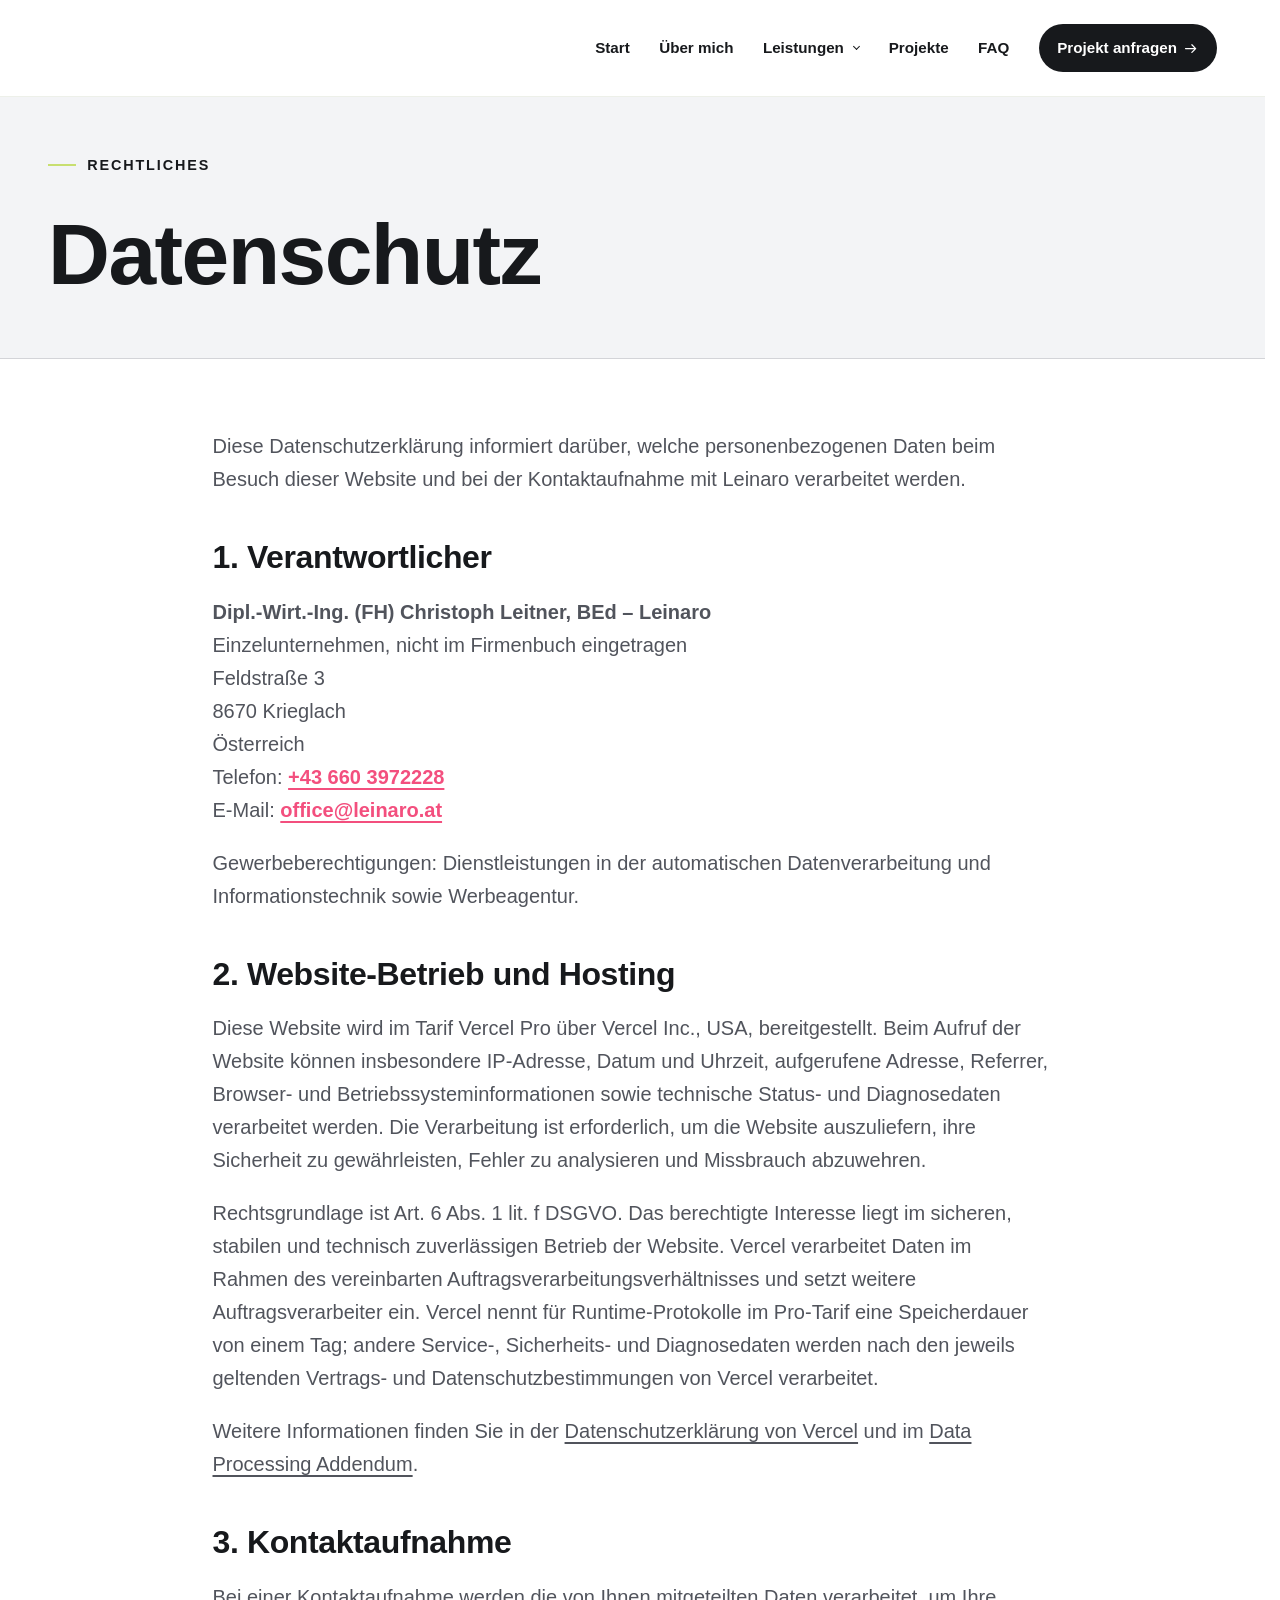
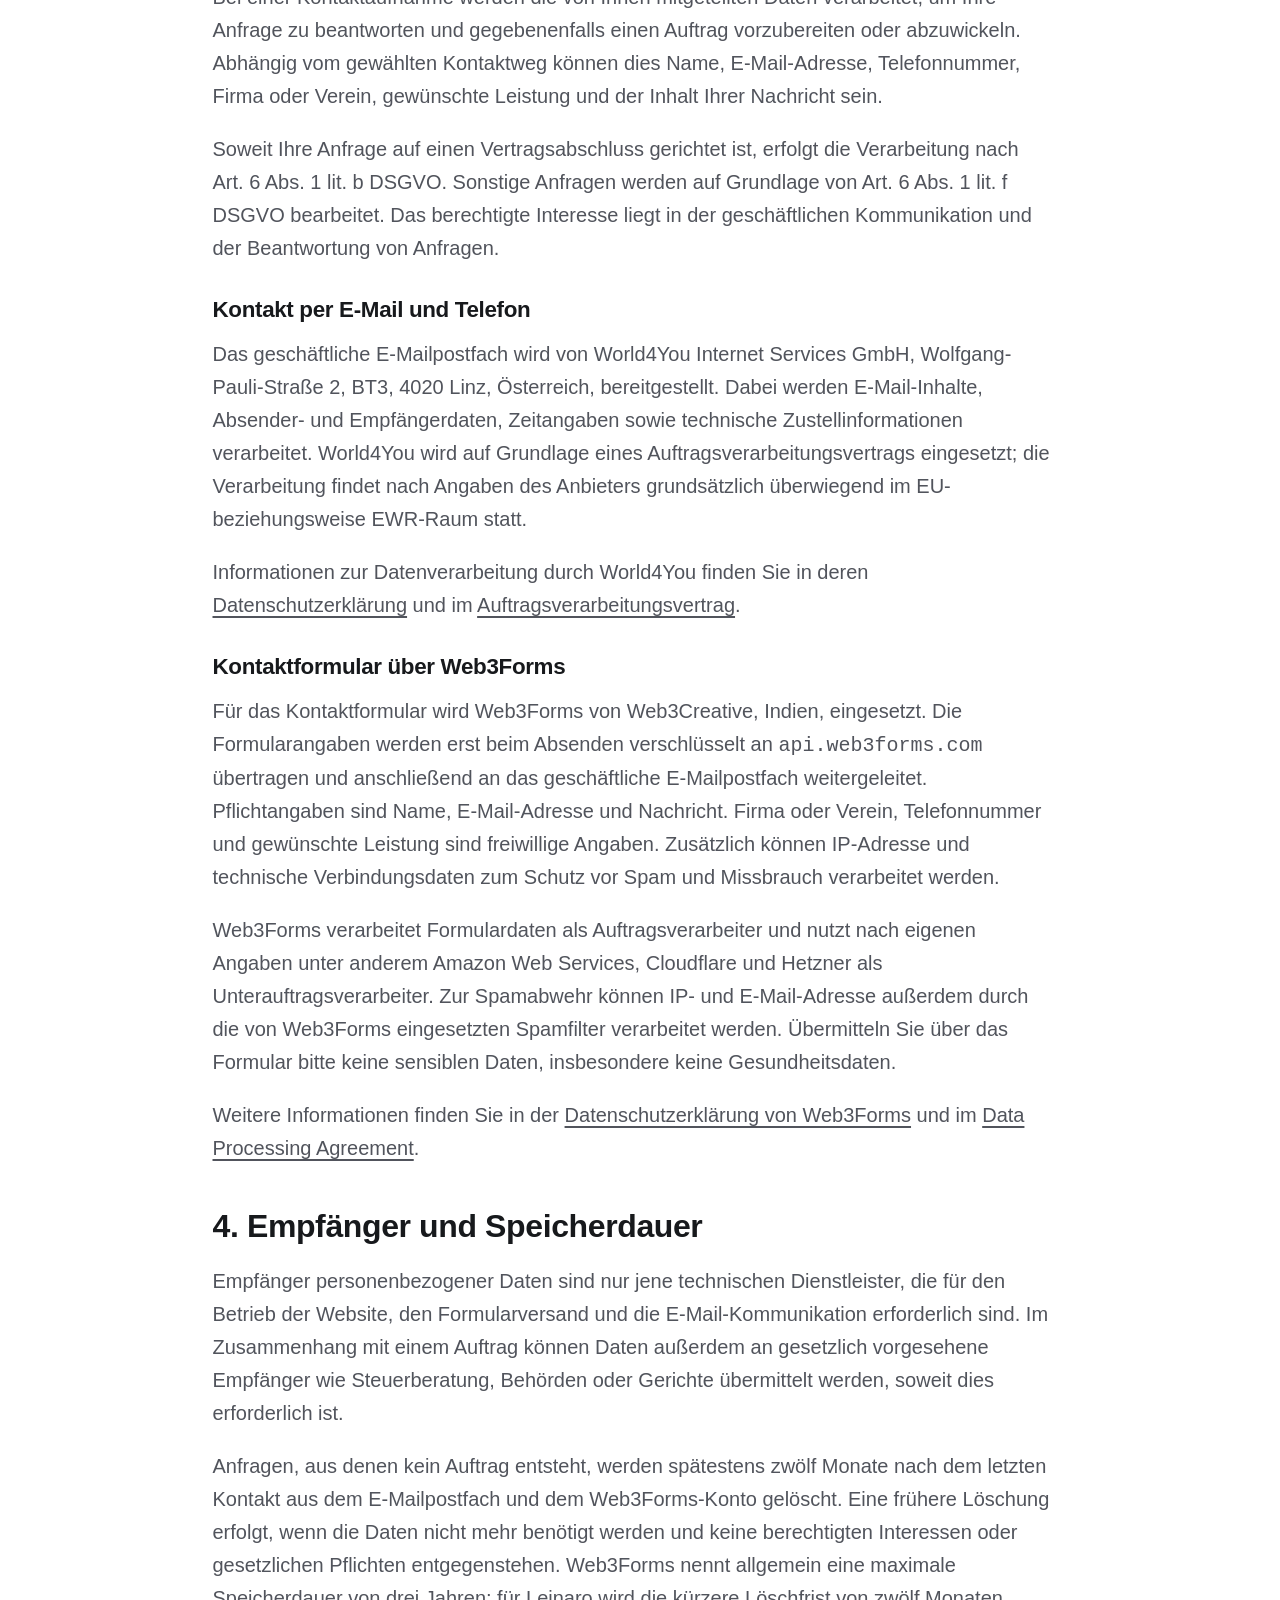
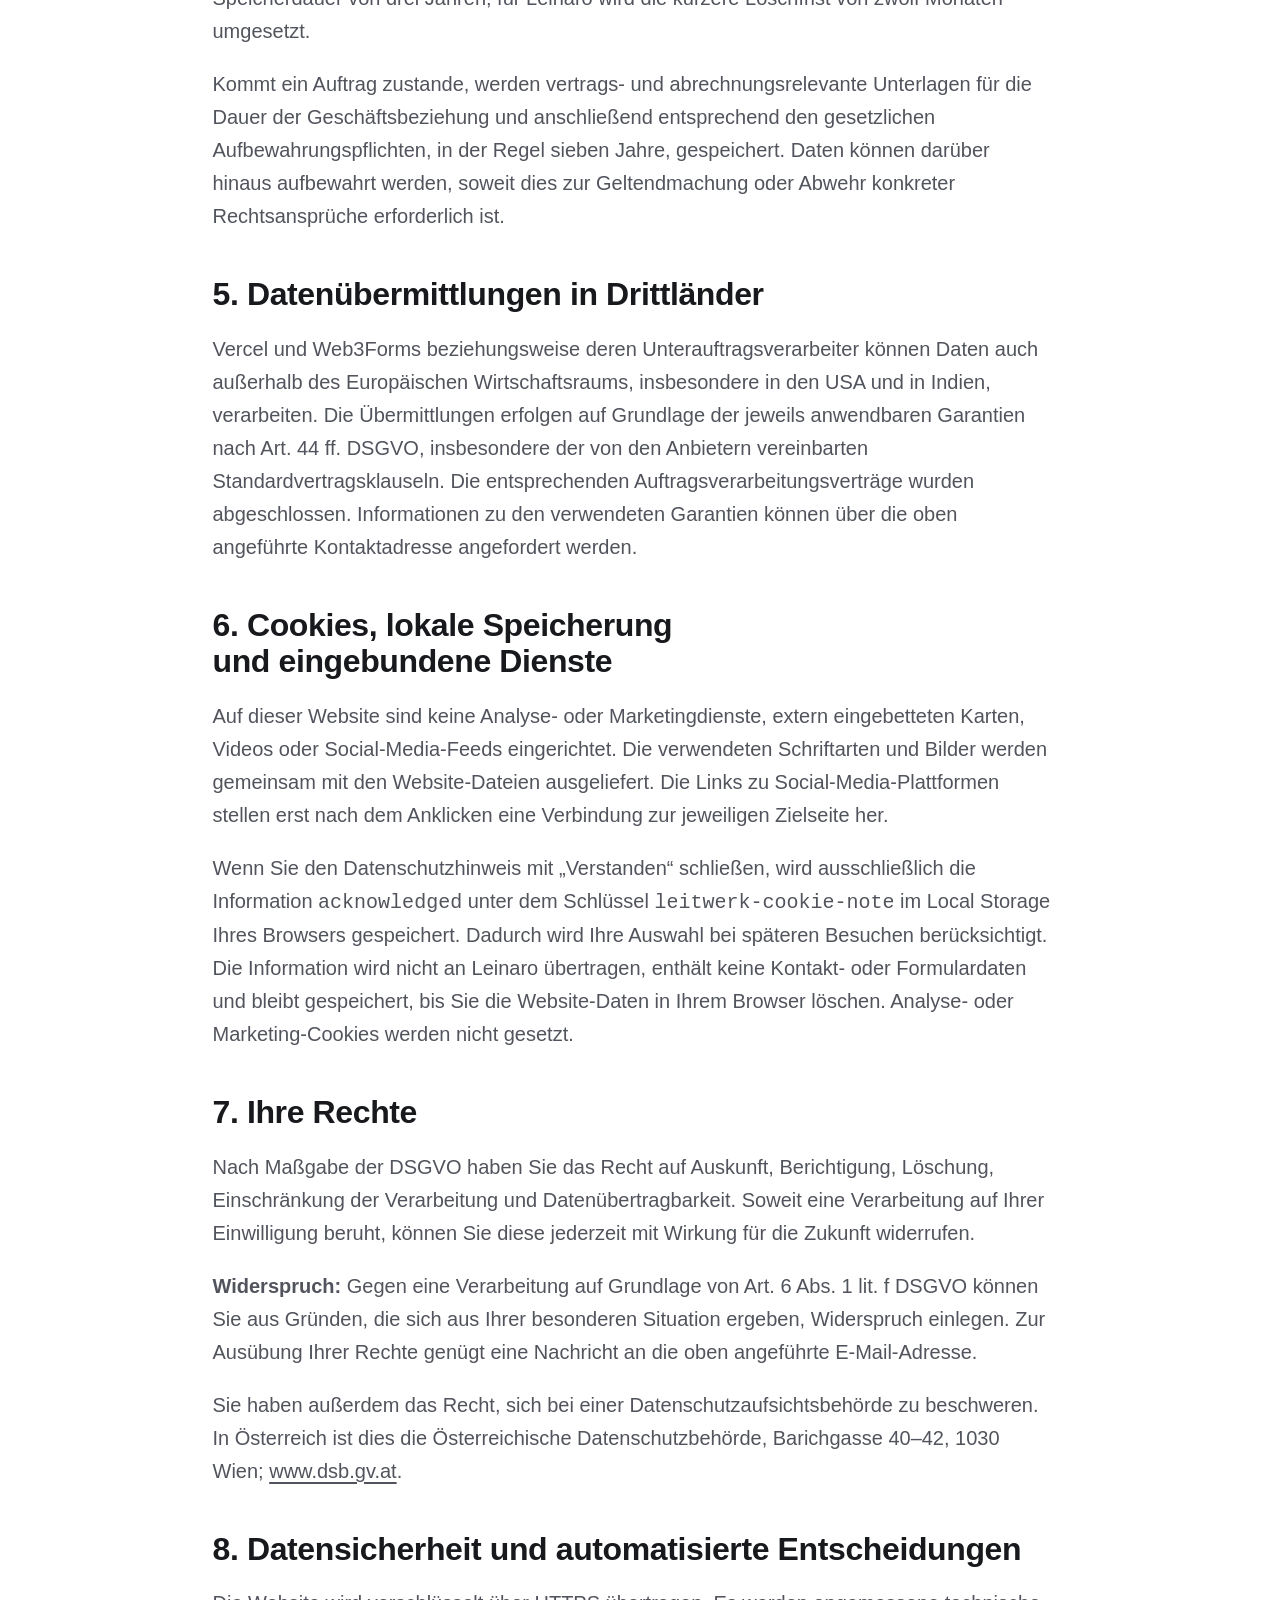
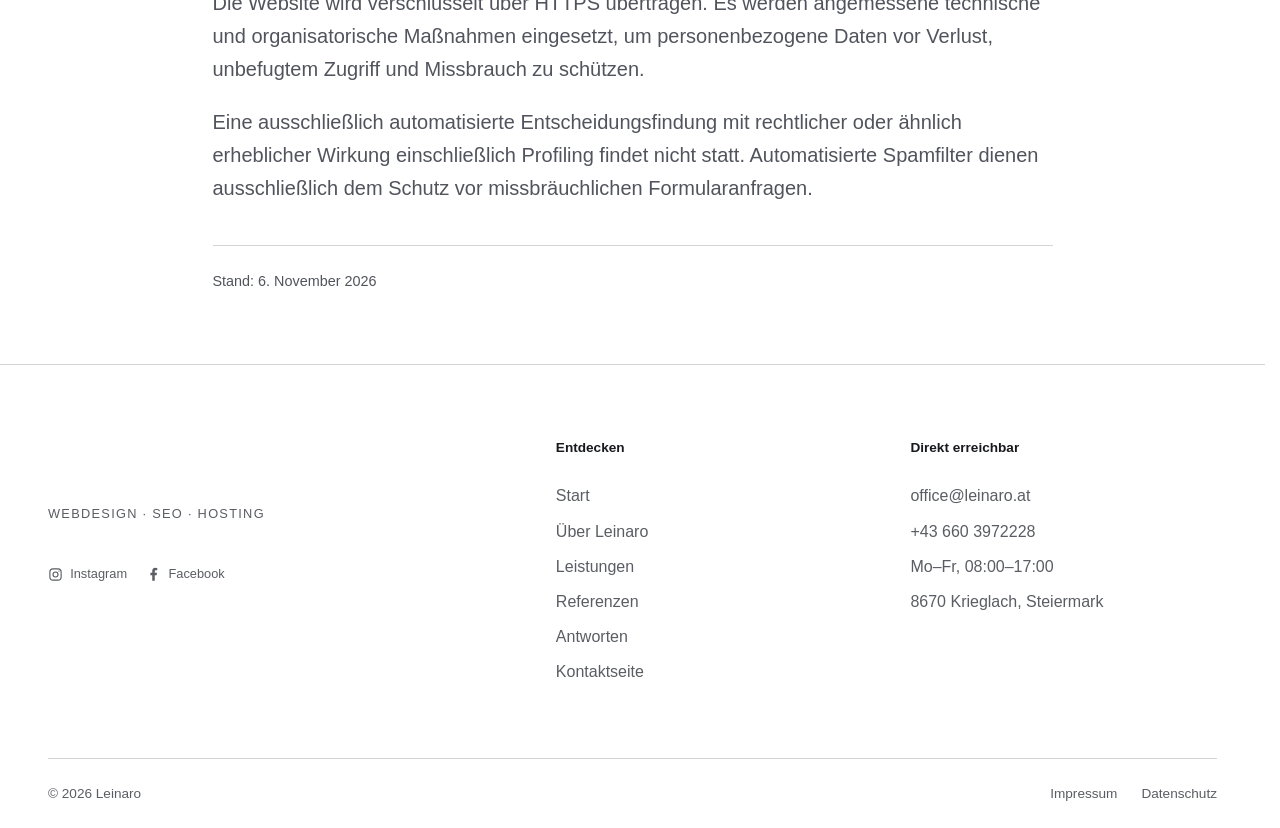
==== datenschutz.html @ e80f2de6 "Datenschutz aktualisiert" ====
<!doctype html>
<html lang="de">
  <head>
    <meta charset="utf-8" />
    <meta name="viewport" content="width=device-width, initial-scale=1" />
    <meta name="robots" content="noindex,nofollow" />
    <link rel="icon" href="images/leinaro-favicon-weiss-v2.svg" type="image/svg+xml" />
    <link rel="apple-touch-icon" href="images/linaro-mark.png" />
    <link rel="preload" href="fonts/poppins-600.ttf" as="font" type="font/ttf" crossorigin />
    <link rel="stylesheet" href="css/style.css" />
    <script src="js/script.js" defer></script>
    <title>Datenschutz | Leinaro</title>
  </head>
  <body>
    <a class="skip-link" href="#main">Zum Inhalt springen</a>
    <header class="site-header">
      <nav class="nav container" aria-label="Hauptnavigation">
        <a class="brand" href="./" aria-label="Leinaro Startseite"
          >Leinaro</a
        >
        <button
          class="menu-toggle"
          type="button"
          aria-label="Menü öffnen"
          aria-expanded="false"
          aria-controls="primary-menu"
        >
          <span aria-hidden="true">&#8203;</span><span aria-hidden="true">&#8203;</span><span aria-hidden="true">&#8203;</span>
        </button>
        <ul class="nav-links" id="primary-menu">
          <li><a href="./">Start</a></li>
          <li><a href="ueber-uns.html">Über mich</a></li>
          <li class="has-submenu">
            <button type="button">Leistungen</button>
            <ul class="submenu">
              <li><a href="webdesign.html">Webdesign &amp; Entwicklung</a></li>
              <li><a href="seo.html">SEO &amp; Sichtbarkeit</a></li>
              <li><a href="domain-hosting.html">Domain &amp; Hosting</a></li>
              <li><a href="betreuung.html">Wartung &amp; Betreuung</a></li>
            </ul>
          </li>
          <li><a href="referenzen.html">Projekte</a></li>
          <li><a href="faq.html">FAQ</a></li>
          <li>
            <a class="nav-cta" href="kontakt.html"
              >Projekt anfragen
              <span
                ><svg
                  class="ui-icon ui-icon--arrow-right"
                  viewBox="0 0 24 24"
                  fill="none"
                  stroke="currentColor"
                  stroke-width="2"
                  stroke-linecap="round"
                  stroke-linejoin="round"
                  aria-hidden="true"
                  focusable="false"
                >
                  <path d="M4 12h16m-6-6 6 6-6 6" /></svg></span
            ></a>
          </li>
        </ul>
      </nav>
    </header>
    <main id="main">
      <section class="page-hero">
        <div class="container">
          <p class="eyebrow">Rechtliches</p>
          <h1>Datenschutz</h1>
        </div>
      </section>
      <section class="section section-surface section-surface--white">
        <article class="container legal">
          <p>
            Diese Datenschutzerklärung informiert darüber, welche personenbezogenen Daten beim
            Besuch dieser Website und bei der Kontaktaufnahme mit Leinaro verarbeitet werden.
          </p>
          <h2>1. Verantwortlicher</h2>
          <p>
            <strong>Dipl.-Wirt.-Ing. (FH) Christoph Leitner, BEd – Leinaro</strong><br />Einzelunternehmen,
            nicht im Firmenbuch eingetragen<br />Feldstraße 3<br />8670 Krieglach<br />Österreich<br />Telefon:
            <a href="tel:+436603972228">+43 660 3972228</a><br />E-Mail:
            <a href="mailto:office@leinaro.at">office@leinaro.at</a>
          </p>
          <p>
            Gewerbeberechtigungen: Dienstleistungen in der automatischen Datenverarbeitung und
            Informationstechnik sowie Werbeagentur.
          </p>
          <h2>2. Website-Betrieb und Hosting</h2>
          <p>
            Diese Website wird im Tarif Vercel Pro über Vercel Inc., USA, bereitgestellt. Beim
            Aufruf der Website können insbesondere IP-Adresse, Datum und Uhrzeit, aufgerufene
            Adresse, Referrer, Browser- und Betriebssysteminformationen sowie technische Status-
            und Diagnosedaten verarbeitet werden. Die Verarbeitung ist erforderlich, um die
            Website auszuliefern, ihre Sicherheit zu gewährleisten, Fehler zu analysieren und
            Missbrauch abzuwehren.
          </p>
          <p>
            Rechtsgrundlage ist Art. 6 Abs. 1 lit. f DSGVO. Das berechtigte Interesse liegt im
            sicheren, stabilen und technisch zuverlässigen Betrieb der Website. Vercel verarbeitet
            Daten im Rahmen des vereinbarten Auftragsverarbeitungsverhältnisses und setzt weitere
            Auftragsverarbeiter ein. Vercel nennt für Runtime-Protokolle im Pro-Tarif eine
            Speicherdauer von einem Tag; andere Service-, Sicherheits- und Diagnosedaten werden nach
            den jeweils geltenden Vertrags- und Datenschutzbestimmungen von Vercel verarbeitet.
          </p>
          <p>
            Weitere Informationen finden Sie in der
            <a href="https://vercel.com/legal/privacy-notice" target="_blank" rel="noopener noreferrer"
              >Datenschutzerklärung von Vercel</a
            > und im
            <a href="https://vercel.com/legal/dpa" target="_blank" rel="noopener noreferrer"
              >Data Processing Addendum</a
            >.
          </p>
          <h2>3. Kontaktaufnahme</h2>
          <p>
            Bei einer Kontaktaufnahme werden die von Ihnen mitgeteilten Daten verarbeitet, um Ihre
            Anfrage zu beantworten und gegebenenfalls einen Auftrag vorzubereiten oder abzuwickeln.
            Abhängig vom gewählten Kontaktweg können dies Name, E-Mail-Adresse, Telefonnummer,
            Firma oder Verein, gewünschte Leistung und der Inhalt Ihrer Nachricht sein.
          </p>
          <p>
            Soweit Ihre Anfrage auf einen Vertragsabschluss gerichtet ist, erfolgt die Verarbeitung
            nach Art. 6 Abs. 1 lit. b DSGVO. Sonstige Anfragen werden auf Grundlage von Art. 6 Abs. 1
            lit. f DSGVO bearbeitet. Das berechtigte Interesse liegt in der geschäftlichen
            Kommunikation und der Beantwortung von Anfragen.
          </p>
          <h3>Kontakt per E-Mail und Telefon</h3>
          <p>
            Das geschäftliche E-Mailpostfach wird von World4You Internet Services GmbH,
            Wolfgang-Pauli-Straße 2, BT3, 4020 Linz, Österreich, bereitgestellt. Dabei werden
            E-Mail-Inhalte, Absender- und Empfängerdaten, Zeitangaben sowie technische
            Zustellinformationen verarbeitet. World4You wird auf Grundlage eines
            Auftragsverarbeitungsvertrags eingesetzt; die Verarbeitung findet nach Angaben des
            Anbieters grundsätzlich überwiegend im EU- beziehungsweise EWR-Raum statt.
          </p>
          <p>
            Informationen zur Datenverarbeitung durch World4You finden Sie in deren
            <a href="https://www.world4you.com/unternehmen/datenschutzerklaerung" target="_blank" rel="noopener noreferrer"
              >Datenschutzerklärung</a
            > und im
            <a href="https://www.world4you.com/unternehmen/avv" target="_blank" rel="noopener noreferrer"
              >Auftragsverarbeitungsvertrag</a
            >.
          </p>
          <h3>Kontaktformular über Web3Forms</h3>
          <p>
            Für das Kontaktformular wird Web3Forms von Web3Creative, Indien, eingesetzt. Die
            Formularangaben werden erst beim Absenden verschlüsselt an
            <code>api.web3forms.com</code> übertragen und anschließend an das geschäftliche
            E-Mailpostfach weitergeleitet. Pflichtangaben sind Name, E-Mail-Adresse und Nachricht.
            Firma oder Verein, Telefonnummer und gewünschte Leistung sind freiwillige Angaben.
            Zusätzlich können IP-Adresse und technische Verbindungsdaten zum Schutz vor Spam und
            Missbrauch verarbeitet werden.
          </p>
          <p>
            Web3Forms verarbeitet Formulardaten als Auftragsverarbeiter und nutzt nach eigenen
            Angaben unter anderem Amazon Web Services, Cloudflare und Hetzner als
            Unterauftragsverarbeiter. Zur Spamabwehr können IP- und E-Mail-Adresse außerdem durch
            die von Web3Forms eingesetzten Spamfilter verarbeitet werden. Übermitteln Sie über das
            Formular bitte keine sensiblen Daten, insbesondere keine Gesundheitsdaten.
          </p>
          <p>
            Weitere Informationen finden Sie in der
            <a href="https://web3forms.com/privacy" target="_blank" rel="noopener noreferrer"
              >Datenschutzerklärung von Web3Forms</a
            > und im
            <a href="https://web3forms.com/dpa" target="_blank" rel="noopener noreferrer"
              >Data Processing Agreement</a
            >.
          </p>
          <h2>4. Empfänger und Speicherdauer</h2>
          <p>
            Empfänger personenbezogener Daten sind nur jene technischen Dienstleister, die für den
            Betrieb der Website, den Formularversand und die E-Mail-Kommunikation erforderlich
            sind. Im Zusammenhang mit einem Auftrag können Daten außerdem an gesetzlich vorgesehene
            Empfänger wie Steuerberatung, Behörden oder Gerichte übermittelt werden, soweit dies
            erforderlich ist.
          </p>
          <p>
            Anfragen, aus denen kein Auftrag entsteht, werden spätestens zwölf Monate nach dem
            letzten Kontakt aus dem E-Mailpostfach und dem Web3Forms-Konto gelöscht. Eine frühere
            Löschung erfolgt, wenn die Daten nicht mehr benötigt werden und keine berechtigten
            Interessen oder gesetzlichen Pflichten entgegenstehen. Web3Forms nennt allgemein eine
            maximale Speicherdauer von drei Jahren; für Leinaro wird die kürzere Löschfrist von
            zwölf Monaten umgesetzt.
          </p>
          <p>
            Kommt ein Auftrag zustande, werden vertrags- und abrechnungsrelevante Unterlagen für die
            Dauer der Geschäftsbeziehung und anschließend entsprechend den gesetzlichen
            Aufbewahrungspflichten, in der Regel sieben Jahre, gespeichert. Daten können darüber
            hinaus aufbewahrt werden, soweit dies zur Geltendmachung oder Abwehr konkreter
            Rechtsansprüche erforderlich ist.
          </p>
          <h2>5. Datenübermittlungen in Drittländer</h2>
          <p>
            Vercel und Web3Forms beziehungsweise deren Unterauftragsverarbeiter können Daten auch
            außerhalb des Europäischen Wirtschaftsraums, insbesondere in den USA und in Indien,
            verarbeiten. Die Übermittlungen erfolgen auf Grundlage der jeweils anwendbaren
            Garantien nach Art. 44 ff. DSGVO, insbesondere der von den Anbietern vereinbarten
            Standardvertragsklauseln. Die entsprechenden Auftragsverarbeitungsverträge wurden
            abgeschlossen. Informationen zu den verwendeten Garantien können über die oben
            angeführte Kontaktadresse angefordert werden.
          </p>
          <h2>6. Cookies, lokale Speicherung und eingebundene Dienste</h2>
          <p>
            Auf dieser Website sind keine Analyse- oder Marketingdienste, extern eingebetteten
            Karten, Videos oder Social-Media-Feeds eingerichtet. Die verwendeten Schriftarten und
            Bilder werden gemeinsam mit den Website-Dateien ausgeliefert. Die Links zu
            Social-Media-Plattformen stellen erst nach dem Anklicken eine Verbindung zur jeweiligen
            Zielseite her.
          </p>
          <p>
            Wenn Sie den Datenschutzhinweis mit „Verstanden“ schließen, wird ausschließlich die
            Information <code>acknowledged</code> unter dem Schlüssel
            <code>leitwerk-cookie-note</code> im Local Storage Ihres Browsers gespeichert. Dadurch
            wird Ihre Auswahl bei späteren Besuchen berücksichtigt. Die Information wird nicht an
            Leinaro übertragen, enthält keine Kontakt- oder Formulardaten und bleibt gespeichert,
            bis Sie die Website-Daten in Ihrem Browser löschen. Analyse- oder Marketing-Cookies
            werden nicht gesetzt.
          </p>
          <h2>7. Ihre Rechte</h2>
          <p>
            Nach Maßgabe der DSGVO haben Sie das Recht auf Auskunft, Berichtigung, Löschung,
            Einschränkung der Verarbeitung und Datenübertragbarkeit. Soweit eine Verarbeitung auf
            Ihrer Einwilligung beruht, können Sie diese jederzeit mit Wirkung für die Zukunft
            widerrufen.
          </p>
          <p>
            <strong>Widerspruch:</strong> Gegen eine Verarbeitung auf Grundlage von Art. 6 Abs. 1
            lit. f DSGVO können Sie aus Gründen, die sich aus Ihrer besonderen Situation ergeben,
            Widerspruch einlegen. Zur Ausübung Ihrer Rechte genügt eine Nachricht an die oben
            angeführte E-Mail-Adresse.
          </p>
          <p>
            Sie haben außerdem das Recht, sich bei einer Datenschutzaufsichtsbehörde zu beschweren.
            In Österreich ist dies die Österreichische Datenschutzbehörde, Barichgasse 40–42, 1030
            Wien;
            <a href="https://www.dsb.gv.at/" target="_blank" rel="noopener noreferrer"
              >www.dsb.gv.at</a
            >.
          </p>
          <h2>8. Datensicherheit und automatisierte Entscheidungen</h2>
          <p>
            Die Website wird verschlüsselt über HTTPS übertragen. Es werden angemessene technische
            und organisatorische Maßnahmen eingesetzt, um personenbezogene Daten vor Verlust,
            unbefugtem Zugriff und Missbrauch zu schützen.
          </p>
          <p>
            Eine ausschließlich automatisierte Entscheidungsfindung mit rechtlicher oder ähnlich
            erheblicher Wirkung einschließlich Profiling findet nicht statt. Automatisierte
            Spamfilter dienen ausschließlich dem Schutz vor missbräuchlichen Formularanfragen.
          </p>
          <p class="image-note">Stand: 6. November 2026</p>
        </article>
      </section>
    </main>
    <footer class="site-footer footer-unified">
      <div class="container">
        <div class="footer-unified__top">
          <div class="footer-unified__brand">
            <a class="brand footer-brand" href="./" aria-label="Leinaro Startseite"
              >Leinaro</a
            >
            <p class="muted">WEBDESIGN &middot; SEO &middot; HOSTING</p>
            <nav class="footer-social" aria-label="Social Media">
              <a
                class="footer-social__link"
                href="https://www.instagram.com/"
                target="_blank"
                rel="noopener noreferrer"
                aria-label="Instagram öffnen (neuer Tab)"
              >
                <svg
                  viewBox="0 0 24 24"
                  fill="none"
                  stroke="currentColor"
                  stroke-width="1.8"
                  aria-hidden="true"
                  focusable="false"
                >
                  <rect x="3" y="3" width="18" height="18" rx="5" />
                  <circle cx="12" cy="12" r="4" />
                  <circle cx="17.5" cy="6.5" r="1" fill="currentColor" stroke="none" />
                </svg>
                <span>Instagram</span>
              </a>
              <a
                class="footer-social__link"
                href="https://www.facebook.com/"
                target="_blank"
                rel="noopener noreferrer"
                aria-label="Facebook öffnen (neuer Tab)"
              >
                <svg viewBox="0 0 24 24" fill="currentColor" aria-hidden="true" focusable="false">
                  <path
                    d="M14 22v-9h3l.5-4H14V7c0-1.2.4-2 2-2h2V1.5A25 25 0 0 0 15 1c-3 0-5 1.8-5 5v3H7v4h3v9z"
                  />
                </svg>
                <span>Facebook</span>
              </a>
            </nav>
          </div>
          <div>
            <p class="footer-title">Entdecken</p>
            <ul class="footer-links">
              <li><a href="./">Start</a></li>
              <li><a href="ueber-uns.html">Über Leinaro</a></li>
              <li><a href="leistungen.html">Leistungen</a></li>
              <li><a href="referenzen.html">Referenzen</a></li>
              <li><a href="faq.html">Antworten</a></li>
              <li><a href="kontakt.html">Kontaktseite</a></li>
            </ul>
          </div>
          <div>
            <p class="footer-title">Direkt erreichbar</p>
            <ul class="footer-links">
              <li><a href="mailto:office@leinaro.at">office@leinaro.at</a></li>
              <li><a href="tel:+436603972228">+43 660 3972228</a></li>
              <li>Mo–Fr, 08:00–17:00</li>
              <li>8670 Krieglach, Steiermark</li>
            </ul>
          </div>
        </div>
        <div class="footer-bottom">
          <span>©︎ 2026 Leinaro</span>
          <div>
            <a href="impressum.html">Impressum</a><a href="datenschutz.html">Datenschutz</a>
          </div>
        </div>
      </div>
    </footer>
  </body>
</html>
---- css/style.css ----
@font-face {
  font-family: 'Poppins';
  font-style: normal;
  font-weight: 400;
  font-display: swap;
  src: url('../fonts/poppins-400.ttf') format('truetype');
}

@font-face {
  font-family: 'Poppins';
  font-style: normal;
  font-weight: 500;
  font-display: swap;
  src: url('../fonts/poppins-500.ttf') format('truetype');
}

@font-face {
  font-family: 'Poppins';
  font-style: normal;
  font-weight: 600;
  font-display: swap;
  src: url('../fonts/poppins-600.ttf') format('truetype');
}

@font-face {
  font-family: 'Poppins';
  font-style: normal;
  font-weight: 700;
  font-display: swap;
  src: url('../fonts/poppins-700.ttf') format('truetype');
}

@font-face {
  font-family: 'Poppins';
  font-style: normal;
  font-weight: 800;
  font-display: swap;
  src: url('../fonts/poppins-800.ttf') format('truetype');
}

@font-face {
  font-family: 'Poppins';
  font-style: normal;
  font-weight: 900;
  font-display: swap;
  src: url('../fonts/poppins-900.ttf') format('truetype');
}

/* === 1. VARIABLEN & RESET === */
/* Leinaro: Pink als Hauptfarbe, Lime als Kontrast, neutrale Flächen als Basis. */
:root {
  --pink: #f34f7e;
  --lime: #c8df70;
  --lime-deep: #c8df70;
  --ink: #17191c;
  --white: #ffffff;
  --paper: #f3f4f6;
  --ink-soft: #5a5d63;
  --accent: #17191c;
  --line: #d3d4d8;
  --surface-medium: #f3f4f6;
  --surface-dark: #292c32;
  --body: 'Poppins', Arial, sans-serif;
  --section-space: clamp(3.5rem, 5.5vw, 5.75rem);
}
*,
*::before,
*::after {
  box-sizing: border-box;
}
html {
  scrollbar-gutter: stable;
  scroll-behavior: smooth;
  scroll-padding-top: 7rem;
}
body {
  margin: 0;
  background: var(--white);
  color: var(--ink);
  font-family: var(--body);
  font-size: 20px;
  font-kerning: normal;
  font-feature-settings: 'kern' 1, 'liga' 1;
  line-height: 1.65;
  text-rendering: optimizeLegibility;
  -webkit-font-smoothing: antialiased;
}
body.menu-open,
body.cookie-note-open {
  overflow: hidden;
}
img,
svg {
  display: block;
  max-width: 100%;
}
.ui-icon {
  display: inline-block;
  width: 1em;
  height: 1em;
  flex-shrink: 0;
  vertical-align: -0.15em;
  overflow: visible;
}
.ui-icon--arrow-long {
  width: 1.5em;
}
img {
  height: auto;
}
figure,
blockquote {
  margin: 0;
}
a {
  color: inherit;
  text-decoration: none;
}
button,
input,
select,
textarea {
  font: inherit;
}
button {
  cursor: pointer;
}
button:disabled {
  cursor: wait;
  opacity: 0.55;
}
::selection {
  background: var(--lime);
  color: var(--ink);
}
[hidden],
.honeypot {
  display: none !important;
}
a:focus-visible,
button:focus-visible,
summary:focus-visible,
[tabindex]:focus-visible {
  outline: 2px solid var(--accent);
  outline-offset: 6px;
}
.skip-link {
  position: fixed;
  z-index: 100;
  top: -6rem;
  left: 1rem;
  padding: 0.8rem 1.2rem;
  background: var(--ink);
  color: var(--white);
}
.skip-link:focus {
  top: 1rem;
}

/* === 2. TYPOGRAFIE === */
h1,
h2,
h3,
h4 {
  margin: 0;
  font-weight: 800;
  line-height: 1.12;
  letter-spacing: -0.018em;
  overflow-wrap: break-word;
}
h1 {
  font-size: clamp(3.2rem, 6.6vw, 6.25rem);
}
h2 {
  font-size: clamp(2.6rem, 4.65vw, 4.5rem);
  max-width: 24ch;
  text-wrap: balance;
}
h3 {
  font-size: clamp(1.6rem, 2.25vw, 2.2rem);
  font-weight: 700;
  letter-spacing: -0.015em;
}
p {
  margin: 0 0 1.25rem;
}
p:last-child {
  margin-bottom: 0;
}
em,
.editorial-mark,
.lime,
.accent,
.accent-text {
  color: inherit;
  font-family: inherit;
  font-style: normal;
}
.editorial-mark,
.page-hero .lime {
  color: var(--pink);
}
.lead,
.premium-lead {
  color: #50545d;
  font-size: clamp(1.25rem, 1.65vw, 1.5rem);
  line-height: 1.65;
}
.muted,
.image-note {
  color: var(--ink-soft);
}
.image-note,
figcaption {
  font-size: 0.9rem;
  line-height: 1.6;
}
figcaption {
  padding-top: 0.8rem;
  color: var(--ink-soft);
}
.eyebrow,
.section-label,
.hero-showcase__eyebrow,
.hero-kicker,
.cookie-banner__eyebrow {
  display: flex;
  align-items: center;
  gap: 0.7rem;
  margin: 0 0 1.5rem;
  color: var(--ink-soft);
  font-size: 0.9rem;
  font-weight: 600;
  line-height: 1.5;
  letter-spacing: 0.13em;
  text-transform: uppercase;
}
.eyebrow::before,
.section-label::before {
  width: 1.75rem;
  height: 2px;
  background: var(--lime);
  content: '';
  flex-shrink: 0;
}
.text-link {
  text-decoration: underline;
  text-underline-offset: 0.25em;
}
.text-link:hover {
  color: var(--accent);
}
.text-arrow {
  display: inline-flex;
  align-items: center;
  gap: 2rem;
  min-height: 44px;
  margin-top: 1rem;
  padding: 0.5rem 0;
  border-bottom: 1px solid var(--ink);
  font-size: 1.1rem;
  font-weight: 600;
}
.text-arrow span {
  transition: transform 0.2s ease;
}
.text-arrow:hover span {
  transform: translateX(4px);
}

/* === 3. LAYOUT === */
.container {
  width: min(1280px, calc(100% - 6rem));
  margin-inline: auto;
}
.section,
.premium-intro,
.statement-stage,
.services-cinema,
.closing-stage,
.cta-band {
  padding-block: var(--section-space);
}
.section--tight {
  padding-block: 3.5rem;
}
.section-surface--white,
.section-surface--aqua,
.section-surface--rose {
  background: var(--white);
}
.section-surface--cream,
.section-surface--leaf {
  background: var(--paper);
}
.grid-2,
.premium-intro__grid,
.image-narrative__grid,
.photo-addon__grid,
.statement-stage__layout,
.contact-layout,
.faq-sheet__layout {
  display: grid;
  grid-template-columns: repeat(2, minmax(0, 1fr));
  align-items: center;
  gap: clamp(2.5rem, 6vw, 6rem);
}
.grid-3 {
  display: grid;
  grid-template-columns: repeat(3, minmax(0, 1fr));
  gap: 2rem;
}
.section__head,
.services-cinema__head,
.work-stage__head,
.process-premium__top,
.offer-showcase__head,
.care-showcase__head,
.project-gallery__intro,
.services-overview__head {
  display: grid;
  grid-template-columns: minmax(0, 1.3fr) minmax(0, 0.7fr);
  gap: 2rem 5rem;
  align-items: end;
  margin-bottom: 2.75rem;
}
.section__head > p,
.care-showcase__head > p,
.project-gallery__intro > p,
.services-overview__head > p {
  margin: 0;
  color: var(--ink-soft);
}
.services-cinema__head > .section-label,
.work-stage__head > .section-label,
.process-premium__top > .section-label,
.offer-showcase__head > .eyebrow {
  grid-column: 1 / -1;
  margin: 0;
}
.services-cinema__head h2 {
  grid-column: 1 / -1;
}
.work-stage__head .text-arrow {
  justify-self: end;
}
.process-premium__top > div,
.offer-showcase__head > div {
  grid-column: 1 / -1;
  display: grid;
  grid-template-columns: minmax(0, 1.3fr) minmax(0, 0.7fr);
  align-items: end;
  gap: 5rem;
}
.process-premium__intro,
.offer-showcase__head > div > p {
  margin: 0;
  color: var(--ink-soft);
}

/* === 4. NAVIGATION === */
.site-header {
  position: sticky;
  top: 0;
  z-index: 30;
  background: var(--white);
  border-bottom: 1px solid #edf0e9;
  transition: transform 0.25s ease;
}
.site-header.is-hidden {
  transform: translateY(-100%);
}
.site-header:focus-within,
body.menu-open .site-header {
  transform: translateY(0);
}
.nav {
  display: flex;
  min-height: 96px;
  align-items: center;
  justify-content: space-between;
  gap: 2rem;
}
.brand {
  display: block;
  width: 155px;
  height: 38px;
  flex-shrink: 0;
  overflow: hidden;
  background: url('../images/leinaro-logo-2026-v2.svg') center / contain no-repeat;
  font-size: 0;
}
.brand-mark {
  display: none;
}
.nav-links,
.submenu,
.footer-links {
  margin: 0;
  padding: 0;
  list-style: none;
}
.nav-links {
  display: flex;
  align-items: center;
  gap: clamp(1rem, 2.3vw, 2.25rem);
}
.nav-links > li > a,
.has-submenu > button {
  display: inline-flex;
  align-items: center;
  gap: 0.4rem;
  min-height: 44px;
  padding: 0.4rem 0;
  border: 0;
  background: transparent;
  font-size: 0.95rem;
  font-weight: 600;
  color: var(--ink);
  white-space: nowrap;
}
.nav-links > li > a:not(.nav-cta):hover,
.has-submenu > button:hover,
.nav-links > li > .active,
.has-submenu > button.active {
  color: var(--accent);
}
.has-submenu {
  position: relative;
}
.has-submenu > button::after {
  width: 5px;
  height: 5px;
  margin: -3px 0 0 0.25rem;
  border-right: 1px solid currentColor;
  border-bottom: 1px solid currentColor;
  transform: rotate(45deg);
  content: '';
}
.submenu {
  position: absolute;
  top: 100%;
  left: -1.25rem;
  width: 230px;
  padding: 0.75rem;
  border: 1px solid var(--line);
  background: var(--white);
  box-shadow: 0 12px 30px #17191c0a;
  display: none;
}
.has-submenu.open > .submenu {
  display: block;
}
@media (hover: hover) {
  .has-submenu:hover > .submenu {
    display: block;
  }
}
.submenu a {
  display: block;
  padding: 0.7rem 0.75rem;
  font-size: 1rem;
}
.submenu a:hover,
.submenu a.active {
  background: var(--paper);
  color: var(--accent);
}
.nav-links > li > a.nav-cta {
  padding: 0.7rem 1.15rem;
  background: var(--ink);
  color: var(--white);
  transition: background 0.2s ease;
}
.nav-links > li > a.nav-cta:hover {
  background: var(--accent);
}
.menu-toggle {
  display: none;
  width: 44px;
  height: 44px;
  border: 0;
  padding: 11px 7px;
  background: transparent;
}
.menu-toggle span {
  display: block;
  height: 1px;
  margin: 5px 0;
  background: var(--ink);
  transition: transform 0.2s ease;
}

/* === 5. BUTTONS === */
.button {
  display: inline-flex;
  align-items: center;
  justify-content: center;
  gap: 1.5rem;
  min-height: 48px;
  padding: 0.85rem 1.5rem;
  border: 1px solid var(--ink);
  border-radius: 0;
  background: var(--ink);
  color: var(--white);
  font-size: 1rem;
  font-weight: 600;
  line-height: 1.5;
  transition:
    color 0.2s ease,
    background 0.2s ease,
    border-color 0.2s ease;
}
.button:hover {
  border-color: var(--accent);
  background: var(--accent);
}
.button--lime {
  background: var(--lime);
  border-color: var(--lime);
  color: var(--ink);
}
.button--lime:hover {
  background: var(--lime-deep);
  border-color: var(--lime-deep);
}
.button--secondary,
.button--outline {
  background: transparent;
  color: var(--ink);
}
.button-row {
  display: flex;
  flex-wrap: wrap;
  gap: 1rem;
  margin-top: 2rem;
}

/* === 6. HERO === */
.hero-showcase {
  padding: clamp(3.25rem, 5vw, 5rem) 0;
  border-bottom: 1px solid var(--line);
}
.hero-showcase__inner {
  display: grid;
  grid-template-columns: minmax(0, 0.85fr) minmax(0, 1.15fr);
  gap: clamp(2rem, 5vw, 5rem);
  align-items: center;
}
.hero-showcase__eyebrow {
  display: block;
  margin-bottom: 2rem;
  line-height: 1.8;
}
.hero-showcase__eyebrow > span {
  display: block;
}
.hero-showcase h1 {
  font-size: clamp(3rem, 6.2vw, 7rem);
  font-weight: 900;
  letter-spacing: -0.02em;
  line-height: 1.02;
}
.hero-showcase h1 > span,
.hero-showcase h1 em {
  display: block;
}
.hero-showcase__intro {
  max-width: 33ch;
  margin: 2rem 0 0;
  color: var(--ink-soft);
  font-size: 1.125rem;
  line-height: 1.75;
}
.hero-showcase__actions {
  display: flex;
  flex-wrap: wrap;
  align-items: center;
  gap: 1rem 1.7rem;
  margin-top: 2rem;
}
.hero-showcase__work-link {
  min-height: 44px;
  padding-block: 0.6rem;
  font-size: 0.95rem;
  border-bottom: 1px solid var(--line);
}
.hero-showcase__preview-wrap {
  position: relative;
  min-width: 0;
  padding: 2rem 0 2rem 1.25rem;
  isolation: isolate;
}
.hero-showcase__preview-wrap::before {
  position: absolute;
  z-index: -1;
  inset: 0 -1.5rem 0 2.5rem;
  background: var(--paper);
  content: '';
}
.hero-preview {
  overflow: hidden;
  border: 1px solid #cfd1d6;
  border-radius: 6px;
  background: var(--white);
  box-shadow: 0 16px 40px #1b24110a;
}
.hero-preview__chrome {
  display: flex;
  height: 33px;
  align-items: center;
  justify-content: space-between;
  gap: 1rem;
  padding: 0 0.9rem;
  border-bottom: 1px solid #d9dbe0;
  background: #f7f7f8;
}
.hero-preview__dots {
  display: flex;
  gap: 4px;
}
.hero-preview__dots i {
  width: 5px;
  height: 5px;
  border-radius: 50%;
  background: #c1c3c9;
}
.hero-preview__address {
  color: #6c7078;
  font-size: 0.55rem;
  letter-spacing: 0.03em;
}
.hero-preview__menu {
  font-size: 0.75rem;
}
.hero-preview__page {
  padding: 0 1.5rem;
  color: #2d3e2e;
}
.hero-preview__nav {
  display: flex;
  justify-content: space-between;
  align-items: center;
  gap: 1rem;
  padding: 1rem 0;
}
.hero-preview__brand {
  font-size: 1rem;
  font-weight: 700;
  letter-spacing: -0.02em;
}
.hero-preview__nav-items {
  display: flex;
  gap: 0.6rem;
  font-size: 0.42rem;
}
.hero-preview__contact {
  padding: 0.25rem 0.55rem;
  background: #2d3e2e;
  color: var(--white);
  font-size: 0.45rem;
}
.hero-preview__body {
  display: grid;
  grid-template-columns: 0.9fr 1.1fr;
  gap: 0.75rem;
}
.hero-preview__copy {
  padding: 1rem 0 1.6rem;
}
.hero-preview__eyebrow {
  margin-bottom: 0.7rem;
  font-size: 0.45rem;
  font-weight: 600;
  letter-spacing: 0.12em;
  text-transform: uppercase;
}
.hero-preview__title {
  margin-bottom: 0.8rem;
  font-size: clamp(1.8rem, 3vw, 3rem);
  font-weight: 500;
  letter-spacing: -0.02em;
  line-height: 1.04;
}
.hero-preview__description {
  max-width: 24ch;
  margin-bottom: 1rem;
  font-size: 0.6rem;
}
.hero-preview__sample-link {
  display: flex;
  justify-content: space-between;
  max-width: 9rem;
  font-size: 0.55rem;
}
.hero-preview__image {
  width: 100%;
  height: 100%;
  min-height: 230px;
  object-fit: cover;
}
.hero-preview__caption {
  padding: 0.7rem;
  border-top: 1px solid #d9dbe0;
  font-size: 0.58rem;
  text-align: center;
}
.page-hero {
  padding: clamp(3rem, 4.5vw, 4.5rem) 0;
  border-bottom: 1px solid var(--line);
  background: var(--paper);
}
.page-hero h1 {
  max-width: 20ch;
  font-size: clamp(3.25rem, 6.7vw, 7rem);
  line-height: 1.08;
  text-wrap: balance;
}
.page-hero .eyebrow {
  margin-bottom: 2rem;
}
.thank-you {
  min-height: 65vh;
  padding-block: var(--section-space);
  background: var(--paper);
}
.thank-you h1 > span {
  display: block;
}
.hero-premium__intro {
  max-width: 32rem;
  margin-top: 2.5rem;
}

/* === 7. SECTIONS === */
.premium-intro__visual .section-label {
  margin-bottom: 1.2rem;
}
.premium-intro__visual img {
  width: 100%;
  aspect-ratio: 3 / 2;
  object-fit: cover;
}
.premium-intro h2 {
  margin-bottom: 1.75rem;
}
.statement-stage {
  background: var(--ink);
  color: var(--white);
}
.statement-stage h2 {
  font-weight: 800;
}
.statement-stage h2 > span {
  color: var(--lime);
}
.statement-stage .section-label {
  color: #b9beb6;
}
.statement-stage__facts > p {
  color: #c6cac2;
  font-size: 1.4rem;
}
.statement-stage__facts ul {
  margin: 2rem 0 0;
  padding: 0;
  list-style: none;
}
.statement-stage__facts li {
  display: flex;
  align-items: center;
  gap: 1.5rem;
  padding: 1.1rem 0;
  border-top: 1px solid #ffffff29;
  font-size: 1.1rem;
}
.statement-stage__facts li > span {
  color: var(--lime);
  font-size: 0.8rem;
}
.image-narrative__grid {
  grid-template-columns: minmax(0, 0.85fr) minmax(0, 1fr);
}
.image-narrative__image {
  min-width: 0;
}
.image-narrative__image > p {
  margin-top: 1rem;
  font-size: 1rem;
  font-weight: 600;
}
.image-narrative__image > p > span {
  color: var(--ink-soft);
  font-size: 0.9rem;
  font-weight: 400;
}
.image-narrative__copy h2 {
  margin-bottom: 1.5rem;
}
.image-narrative__copy .button {
  margin-top: 1rem;
}
.services-cinema__grid {
  display: grid;
  grid-template-columns: repeat(4, minmax(0, 1fr));
  gap: 1.75rem;
}
.cinema-card {
  display: flex;
  flex-direction: column;
  align-items: start;
}
.cinema-card__media {
  display: block;
  width: 100%;
  margin-bottom: 1.6rem;
  overflow: hidden;
}
.cinema-card__media img {
  width: 100%;
  aspect-ratio: 4 / 3;
  object-fit: cover;
  transition: transform 0.4s ease;
}
.cinema-card:hover .cinema-card__media img {
  transform: scale(1.035);
}
.cinema-card__index {
  margin-bottom: 0.65rem;
  color: var(--ink-soft);
  font-size: 0.8rem;
  letter-spacing: 0.1em;
}
.cinema-card h3 {
  font-size: 1.75rem;
  font-weight: 700;
  margin-bottom: 0.9rem;
}
.cinema-card > p {
  color: var(--ink-soft);
  font-size: 1.1rem;
  line-height: 1.7;
}
.cinema-card__action {
  display: flex;
  justify-content: space-between;
  align-items: center;
  width: 100%;
  margin-top: auto;
  padding-block: 1rem;
  border-bottom: 1px solid var(--line);
  font-size: 0.9rem;
  font-weight: 600;
}
.cinema-card__action b {
  color: var(--accent);
  font-size: 1.4rem;
  font-weight: 400;
}
.work-mosaic {
  display: grid;
  grid-template-columns: minmax(0, 1.2fr) minmax(0, 1fr);
  gap: 2rem;
  align-items: start;
}
.mosaic-tile {
  display: block;
  min-width: 0;
}
.mosaic-tile--secondary {
  margin-top: 2.5rem;
}
.mosaic-tile > img,
.mosaic-tile > .image-placeholder {
  width: 100%;
  aspect-ratio: 3 / 2;
  object-fit: cover;
}
.mosaic-tile > div:not(.image-placeholder) {
  padding: 1.5rem 0;
  border-bottom: 1px solid var(--line);
}
.mosaic-tile > div > p {
  color: var(--ink-soft);
  font-size: 0.9rem;
  margin-bottom: 0.65rem;
}
.mosaic-tile h3 {
  margin-bottom: 1rem;
  font-size: clamp(1.9rem, 2.75vw, 2.75rem);
}
.mosaic-tile h3 br {
  display: none;
}
.mosaic-tile > div > span {
  font-size: 0.9rem;
}
.mosaic-tile:hover h3 {
  color: var(--accent);
}
.process-premium {
  background: var(--paper);
}
.process-premium__personal {
  display: grid;
  grid-template-columns: minmax(0, 1.2fr) minmax(0, 1fr);
  align-items: center;
  gap: 4rem;
  margin-bottom: 2.75rem;
}
.process-premium__personal img {
  width: 100%;
  aspect-ratio: 16 / 9;
  object-fit: cover;
}
.process-premium__personal h3 {
  max-width: 20ch;
  margin-bottom: 1rem;
  font-size: 2.1rem;
}
.process-premium__personal > div > p:last-child {
  color: var(--ink-soft);
}
.process-premium__rail {
  display: grid;
  grid-template-columns: repeat(5, minmax(0, 1fr));
  gap: 1.5rem;
  margin: 0;
  padding: 0;
  list-style: none;
}
.process-premium__rail > li {
  min-width: 0;
  padding-top: 1.5rem;
  border-top: 1px solid #c2c5cd;
}
.process-premium__rail > li > span {
  display: block;
  margin-bottom: 1.5rem;
  color: var(--accent);
  font-size: 0.9rem;
}
.process-premium__rail h3 {
  min-height: 2.5em;
  margin-bottom: 0.7rem;
  font-size: 1.3rem;
  line-height: 1.3;
}
.process-premium__rail p {
  font-size: 1rem;
  color: var(--ink-soft);
}
.faq-premium__head {
  margin-bottom: 3rem;
}
.faq-premium__more {
  margin-top: 2rem;
}
.closing-stage {
  display: grid;
  grid-template-columns: repeat(2, minmax(0, 1fr));
  align-items: center;
  gap: clamp(2.5rem, 5vw, 5rem);
  padding-inline: max(3rem, calc((100% - 1280px) / 2));
  background: var(--ink);
  color: var(--white);
}
.closing-stage__content {
  width: 100%;
  margin: 0;
  grid-column: 1;
  grid-row: 1;
}
.closing-stage__image {
  grid-column: 2;
  grid-row: 1;
}
.closing-stage__image img {
  width: 100%;
  aspect-ratio: 4 / 3;
  object-fit: cover;
}
.closing-stage .section-label {
  color: #bbc1b6;
}
.closing-stage h2 {
  margin-bottom: 2rem;
}
.closing-stage h2 > span {
  color: var(--lime);
}
.services-overview__head {
  padding-bottom: 2.5rem;
  border-bottom: 1px solid var(--line);
}
.service-editorial {
  display: grid;
  grid-template-columns: repeat(2, minmax(0, 1fr));
  align-items: center;
  gap: clamp(2rem, 6vw, 6rem);
  padding-block: 3rem;
  border-bottom: 1px solid var(--line);
}
.service-editorial:first-of-type {
  padding-top: 0;
}
.service-editorial:last-child {
  padding-bottom: 0;
  border: 0;
}
.service-editorial--reverse .service-editorial__image {
  order: 2;
}
.service-editorial__image {
  position: relative;
}
.service-editorial__image img {
  width: 100%;
  aspect-ratio: 4 / 3;
  object-fit: cover;
}
.service-editorial__image > span {
  position: absolute;
  top: 1rem;
  left: 1rem;
  display: grid;
  place-items: center;
  width: 2.5rem;
  height: 2.5rem;
  background: var(--white);
  font-size: 0.9rem;
}
.service-editorial__copy h2 {
  margin-bottom: 1.5rem;
  font-size: clamp(2.5rem, 4vw, 3.75rem);
}
.service-editorial__copy > p:not(.section-label) {
  color: var(--ink-soft);
}
.service-editorial__list,
.check-list {
  margin: 1.75rem 0;
  padding: 0;
  list-style: none;
}
.service-editorial__list li,
.check-list li {
  position: relative;
  padding: 0.7rem 0 0.7rem 1.5rem;
  border-bottom: 1px solid var(--line);
  font-size: 1.1rem;
}
.service-editorial__list li::before,
.check-list li::before {
  position: absolute;
  top: 1.25rem;
  left: 0;
  width: 7px;
  height: 2px;
  background: var(--accent);
  content: '';
}
.photo-addon__visual img,
.seo-story__image img {
  width: 100%;
  aspect-ratio: 4 / 3;
  object-fit: cover;
}
.photo-addon__copy h2 {
  margin-bottom: 1.5rem;
}
.photo-addon__copy .image-note {
  margin-top: 1.5rem;
}
.quote-feature {
  background: var(--paper);
}
.quote-feature__copy {
  max-width: 960px;
  margin-inline: auto;
}
.quote-feature__symbol {
  display: block;
  height: 3.5rem;
  color: var(--accent);
  font-size: 5rem;
  line-height: 1;
}
.quote-feature blockquote {
  margin: 1rem 0 2rem;
  font-size: clamp(2rem, 4.3vw, 4.1rem);
  letter-spacing: -0.018em;
  line-height: 1.25;
}
.quote-feature .accent {
  color: var(--accent);
}
.cta-band {
  background: var(--paper);
}
.cta-panel {
  display: grid;
  grid-template-columns: minmax(0, 1fr) minmax(0, 0.8fr);
  gap: 2rem 5rem;
  align-items: center;
}
.cta-panel__copy {
  grid-column: 1;
  align-self: end;
}
.cta-panel__copy > p:last-child:not(.eyebrow) {
  margin-top: 1.5rem;
  color: var(--ink-soft);
}
.cta-panel > .button {
  grid-column: 1;
  justify-self: start;
  align-self: start;
}
.cta-panel__visual {
  grid-column: 2;
  grid-row: 1 / 3;
}
.cta-panel__visual img {
  width: 100%;
  aspect-ratio: 4 / 3;
  object-fit: cover;
}
.cta-panel__visual img[src*='christoph_foto'] {
  object-position: center 30%;
}

/* === 8. KOMPONENTEN (Cards, Team, FAQ etc.) === */
.image-placeholder {
  display: flex;
  width: 100%;
  min-width: 0;
  min-height: 230px;
  flex-direction: column;
  justify-content: center;
  align-items: start;
  gap: 0.8rem;
  padding: clamp(1.5rem, 4vw, 3rem);
  border: 1px solid #cfd1d6;
  background: #e7e8eb;
  color: var(--ink);
}
.image-placeholder > * {
  min-width: 0;
  max-width: 100%;
  overflow-wrap: break-word;
}
.image-placeholder__label {
  color: var(--ink-soft);
  font-size: 0.8rem;
  letter-spacing: 0.14em;
  text-transform: uppercase;
}
.image-placeholder__icon {
  width: 36px;
  height: 30px;
  margin-bottom: 1rem;
  color: #858f7b;
}
.image-placeholder strong {
  font-size: clamp(1.3rem, 2.3vw, 2rem);
  font-weight: 500;
  letter-spacing: -0.015em;
  line-height: 1.2;
}
.image-placeholder p {
  max-width: 34ch;
  margin: 0;
  color: var(--ink-soft);
  font-size: 1rem;
}
.image-placeholder--portrait {
  aspect-ratio: 4 / 5;
}
.image-placeholder--project {
  aspect-ratio: 3 / 2;
}
.offer-showcase__grid,
.seo-offer-grid {
  display: grid;
  grid-template-columns: repeat(3, minmax(0, 1fr));
  gap: 2.5rem 2rem;
}
.seo-offer-grid {
  grid-template-columns: repeat(2, minmax(0, 1fr));
}
.offer-card {
  padding: 1.5rem 0 0;
  border-top: 1px solid #c2c5cd;
}
.offer-card > span {
  display: block;
  margin-bottom: 2rem;
  color: var(--accent);
  font-size: 0.85rem;
}
.offer-card h3 {
  margin-bottom: 1rem;
  font-size: 1.75rem;
}
.offer-card p {
  max-width: 38ch;
  color: var(--ink-soft);
  font-size: 1.125rem;
}
.process {
  display: grid;
  grid-template-columns: repeat(4, minmax(0, 1fr));
  gap: 2rem;
  counter-reset: process;
}
.process-step {
  padding-top: 1.5rem;
  border-top: 1px solid var(--line);
  counter-increment: process;
}
.process-step::before {
  display: block;
  margin-bottom: 2rem;
  color: var(--accent);
  font-size: 0.85rem;
  content: '0' counter(process);
}
.process-step h3 {
  margin-bottom: 1rem;
}
.process-step p {
  color: var(--ink-soft);
  font-size: 1.05rem;
}
.service-card {
  padding: 2rem 0 0;
  border-top: 1px solid var(--line);
}
.service-card__number {
  display: block;
  margin-bottom: 2rem;
  color: var(--accent);
  font-size: 0.9rem;
  letter-spacing: 0.06em;
}
.service-card h3 {
  margin-bottom: 1rem;
}
.service-card p {
  color: var(--ink-soft);
  font-size: 1.125rem;
}
.service-card__arrow {
  display: inline-block;
  color: var(--accent);
}
.care-showcase__grid {
  display: grid;
  grid-template-columns: repeat(3, minmax(0, 1fr));
  gap: 1.5rem;
}
.care-card {
  display: flex;
  flex-direction: column;
  padding: 2rem;
  border: 1px solid var(--line);
}
.care-card--featured {
  border-top: 3px solid var(--lime);
  padding-top: calc(2rem - 2px);
  background: var(--paper);
}
.care-card__top {
  display: flex;
  justify-content: space-between;
  align-items: center;
  margin-bottom: 3rem;
  font-size: 0.9rem;
}
.care-card__top > span {
  color: var(--ink-soft);
}
.care-card__top p {
  margin: 0;
  font-weight: 600;
}
.care-card h3 {
  margin-bottom: 1rem;
}
.care-card > p {
  color: var(--ink-soft);
  font-size: 1.1rem;
}
.care-card ul {
  margin: 0 0 1.5rem;
  padding: 0;
  list-style: none;
  font-size: 1rem;
}
.care-card li {
  padding: 0.65rem 0;
  border-bottom: 1px solid var(--line);
}
.care-card > .text-arrow {
  align-self: start;
  margin-top: auto;
  font-size: 0.95rem;
  gap: 1rem;
}
.care-title__line {
  display: block;
}
.care-included {
  background: var(--ink);
  color: var(--white);
}
.care-included .eyebrow {
  color: #b9beb6;
}
.care-included .editorial-mark {
  color: var(--lime);
}
.care-included__list {
  display: grid;
  grid-template-columns: repeat(4, minmax(0, 1fr));
  gap: 2rem;
  margin: 3rem 0 0;
  padding: 0;
  list-style: none;
}
.care-included__list li {
  padding-top: 1.5rem;
  border-top: 1px solid #ffffff29;
  font-size: 1.1rem;
}
.care-included__list span {
  display: block;
  margin-bottom: 1rem;
  color: var(--lime);
  font-size: 0.85rem;
}
.about-story {
  align-items: start;
}
.team-card__portrait {
  width: 100%;
  aspect-ratio: 1;
  object-fit: cover;
  object-position: center 25%;
}
.team-card__name {
  margin: 1.5rem 0 0.5rem;
  font-size: 1.6rem;
}
.team-card__title {
  display: block;
  margin-bottom: 0.4rem;
  color: var(--ink-soft);
  font-size: 0.85rem;
  font-weight: 400;
  letter-spacing: 0;
}
.team-card > .muted {
  font-size: 1rem;
}
.about-story__chapters {
  margin-top: 2rem;
}
.about-story__chapter {
  display: grid;
  grid-template-columns: 1.5rem minmax(0, 1fr);
  gap: 1.2rem;
  padding: 1.5rem 0;
  border-bottom: 1px solid var(--line);
}
.about-story__number {
  color: var(--accent);
  font-size: 0.85rem;
}
.about-story__chapter h3 {
  margin-bottom: 0.5rem;
  font-size: 1.45rem;
}
.about-story__chapter p {
  color: var(--ink-soft);
  font-size: 1.1rem;
}
.feature-list {
  margin: 0;
  padding: 0;
  list-style: none;
}
.feature-list > li {
  display: grid;
  grid-template-columns: 5rem minmax(0, 1fr);
  gap: 2rem;
  padding: 2rem 0;
  border-top: 1px solid var(--line);
}
.feature-list > li > span {
  color: var(--accent);
  font-size: 0.9rem;
}
.feature-list h3 {
  margin-bottom: 0.75rem;
}
.feature-list p {
  max-width: 70ch;
  color: var(--ink-soft);
}
.project-reveals {
  display: grid;
  grid-template-columns: repeat(2, minmax(0, 1fr));
  gap: 3rem;
  align-items: start;
}
.project-reveal > img {
  width: 100%;
  aspect-ratio: 3 / 2;
  object-fit: cover;
}
.project-reveal--compact {
  margin-top: 2.5rem;
}
.project-reveal__info {
  padding: 1.5rem 0 0;
}
.project-reveal__info > p {
  margin-bottom: 0.5rem;
  font-size: 1.4rem;
  font-weight: 600;
}
.project-reveal__info h3 {
  margin-bottom: 1rem;
  color: var(--ink-soft);
  font-size: 1rem;
  font-weight: 400;
  letter-spacing: 0;
}
.project-reveal__info > div {
  display: inline;
}
.project-reveal__info a {
  display: inline-flex;
  min-height: 44px;
  align-items: center;
  gap: 1rem;
  margin-right: 1.3rem;
  border-bottom: 1px solid var(--line);
  font-size: 0.9rem;
}
.project-reveal__info a:hover {
  color: var(--accent);
}
.case-hero img {
  width: 100%;
  max-height: 650px;
  object-fit: cover;
}
.case-hero .image-placeholder {
  min-height: 420px;
  max-height: 620px;
}
.case-facts {
  display: grid;
  grid-template-columns: repeat(3, minmax(0, 1fr));
  gap: 2rem;
  margin-top: 2rem;
  padding-block: 1.5rem;
  border-top: 1px solid var(--line);
  border-bottom: 1px solid var(--line);
}
.case-fact span,
.case-fact strong {
  display: block;
}
.case-fact span {
  margin-bottom: 0.5rem;
  color: var(--ink-soft);
  font-size: 0.85rem;
}
.case-fact strong {
  font-size: 1.125rem;
  font-weight: 500;
}
.case-facts + .image-note {
  margin-top: 1rem;
}
.faq-item {
  border-top: 1px solid var(--line);
}
.faq-item:last-child {
  border-bottom: 1px solid var(--line);
}
.faq-item summary {
  position: relative;
  padding: 1.65rem 3rem 1.65rem 0;
  cursor: pointer;
  list-style: none;
  font-size: clamp(1rem, 1.55vw, 1.3rem);
  font-weight: 500;
  line-height: 1.45;
  letter-spacing: -0.01em;
}
.faq-item summary::-webkit-details-marker,
.mobile-disclosure summary::-webkit-details-marker {
  display: none;
}
.faq-item summary::after,
.mobile-disclosure summary::after {
  position: absolute;
  top: 50%;
  right: 0.3rem;
  transform: translateY(-50%);
  color: var(--accent);
  content: '+';
  font-size: 1.7rem;
  font-weight: 400;
}
.faq-item[open] summary::after,
.mobile-disclosure[open] summary::after {
  content: '−';
}
.faq-item > p {
  max-width: 78ch;
  margin-bottom: 1.75rem;
  padding-right: 3rem;
  color: var(--ink-soft);
  font-size: 1.125rem;
}
.faq-sheet__layout {
  grid-template-columns: minmax(0, 0.75fr) minmax(0, 1.25fr);
  align-items: start;
}
.faq-sheet__photo img {
  width: 100%;
  aspect-ratio: 4 / 3;
  object-fit: cover;
}
.faq-sheet__note {
  padding-top: 2rem;
}
.faq-sheet__title {
  font-size: 1.8rem;
  letter-spacing: -0.015em;
  line-height: 1.35;
}
.faq-sheet__note .text-arrow {
  font-size: 1rem;
}
.contact-layout {
  align-items: start;
  grid-template-columns: minmax(0, 0.8fr) minmax(0, 1.2fr);
}
.contact-intro h2 {
  margin-bottom: 1.5rem;
}
.contact-intro > .lead {
  font-size: 1.125rem;
}
.contact-methods {
  display: grid;
  grid-template-columns: repeat(2, minmax(0, 1fr));
  gap: 1.75rem 1.25rem;
  margin-top: 3rem;
}
.contact-method {
  padding-top: 1rem;
  border-top: 1px solid var(--line);
}
.contact-method > span,
.contact-method strong,
.contact-method small {
  display: block;
}
.contact-method > span {
  margin-bottom: 0.7rem;
  color: var(--ink-soft);
  font-size: 0.85rem;
}
.contact-method strong {
  margin-bottom: 0.5rem;
  font-size: 1.05rem;
  font-weight: 500;
  overflow-wrap: anywhere;
}
.contact-method small {
  color: var(--ink-soft);
  font-size: 0.85rem;
}
a.contact-method:hover strong {
  color: var(--accent);
}
.contact-form {
  min-width: 0;
  padding: clamp(1.5rem, 3vw, 3rem);
  background: var(--paper);
}
.contact-form__head {
  margin-bottom: 2rem;
}
.contact-form__head > span {
  display: inline-block;
  margin-bottom: 1.5rem;
  padding: 0.3rem 0.6rem;
  background: var(--lime);
  font-size: 0.8rem;
  letter-spacing: 0.08em;
  text-transform: uppercase;
}
.contact-form__head h3 {
  margin-bottom: 0.75rem;
}
.contact-form__head p {
  color: var(--ink-soft);
  font-size: 1rem;
}
.form-grid {
  display: grid;
  grid-template-columns: repeat(2, minmax(0, 1fr));
  gap: 1.5rem;
}
.field--full {
  grid-column: 1 / -1;
}
.field label {
  display: block;
  margin-bottom: 0.5rem;
  font-size: 0.95rem;
}
.field input,
.field select,
.field textarea {
  display: block;
  width: 100%;
  min-width: 0;
  min-height: 46px;
  padding: 0.7rem 0.8rem;
  border: 1px solid #bcc0c8;
  border-radius: 0;
  background: var(--white);
  color: var(--ink);
  font-size: 1.125rem;
}
.field textarea {
  min-height: 150px;
  resize: vertical;
}
.field input:focus,
.field select:focus,
.field textarea:focus {
  border-color: var(--accent);
  outline: 2px solid #f34f7e25;
  outline-offset: 2px;
}
.checkbox {
  display: flex;
  align-items: start;
  gap: 0.7rem;
  margin-block: 1.75rem;
  font-size: 0.9rem;
  color: var(--ink-soft);
}
.checkbox input {
  flex-shrink: 0;
  width: 17px;
  height: 17px;
  margin: 0.15rem 0 0;
  accent-color: var(--accent);
}
.contact-form__footer .image-note {
  margin: 1rem 0 0;
  font-size: 0.85rem;
}
.contact-form__status {
  margin-top: 1.5rem;
  padding: 1rem;
  border-left: 2px solid var(--accent);
  background: var(--white);
  font-size: 1.1rem;
}
.contact-form__status[data-state='error'] {
  border-color: #a33832;
  color: #8d2e28;
}
.legal {
  max-width: 840px;
}
.legal h2 {
  max-width: none;
  margin: 2.75rem 0 1.25rem;
  font-size: 2rem;
  letter-spacing: -0.012em;
}
.legal h3 {
  margin: 2rem 0 1rem;
  font-size: 1.4rem;
}
.legal p {
  color: #51545c;
}
.legal a {
  text-decoration: underline;
  text-underline-offset: 0.2em;
  overflow-wrap: anywhere;
}
.legal .image-note {
  margin-top: 2.5rem;
  padding-top: 1.5rem;
  border-top: 1px solid var(--line);
}
.cookie-banner {
  position: fixed;
  width: min(550px, calc(100% - 2rem));
  max-height: calc(100dvh - 2rem);
  margin: auto;
  padding: clamp(1.75rem, 5vw, 3rem);
  border: 1px solid var(--line);
  background: var(--white);
  color: var(--ink);
  overflow-y: auto;
}
.cookie-banner::backdrop {
  background: #17191c7a;
}
.cookie-banner__eyebrow {
  margin-bottom: 2rem;
}
.cookie-banner h2 {
  margin-bottom: 1.5rem;
  font-size: clamp(1.9rem, 4vw, 2.75rem);
}
.cookie-banner__content > p {
  color: var(--ink-soft);
  font-size: 1.1rem;
}
.cookie-banner__actions {
  display: flex;
  align-items: center;
  flex-wrap: wrap;
  gap: 1rem 1.75rem;
  margin-top: 2rem;
}
.cookie-banner__actions > a {
  padding-block: 0.7rem;
  font-size: 0.9rem;
  text-decoration: underline;
  text-underline-offset: 0.25em;
}

/* === 9. FOOTER === */
.site-footer {
  padding: 4.5rem 0 0;
  border-top: 1px solid var(--line);
  background: var(--white);
}
.footer-unified__top {
  display: grid;
  grid-template-columns: minmax(0, 1.5fr) repeat(2, minmax(0, 1fr));
  gap: 3rem;
  padding-bottom: 4rem;
}
.footer-brand {
  width: 170px;
  height: 42px;
  margin-bottom: 1.5rem;
}
.footer-unified__brand > .muted {
  font-size: 0.8rem;
  letter-spacing: 0.1em;
}
.footer-title {
  margin: 0 0 1.5rem;
  font-size: 0.85rem;
  font-weight: 600;
}
.footer-links {
  font-size: 1rem;
  color: var(--ink-soft);
}
.footer-links li {
  margin-bottom: 0.55rem;
}
.footer-links a:hover {
  color: var(--accent);
}
.footer-social {
  display: flex;
  gap: 1.2rem;
  margin-top: 1.75rem;
}
.footer-social__link {
  display: inline-flex;
  align-items: center;
  min-height: 44px;
  gap: 0.45rem;
  color: var(--ink-soft);
  font-size: 0.8rem;
}
.footer-social__link svg {
  width: 15px;
  height: 15px;
}
.footer-social__link:hover {
  color: var(--accent);
}
.footer-bottom {
  display: flex;
  justify-content: space-between;
  gap: 1.5rem;
  padding-block: 1.5rem;
  border-top: 1px solid var(--line);
  color: var(--ink-soft);
  font-size: 0.85rem;
}
.footer-bottom > div {
  display: flex;
  gap: 1.5rem;
}

/* === 10. KREATIVE AKZENTE & ANIMATIONEN === */
/* Weißraum bleibt die Basis. Kräftige Akzente setzen einzelne Schwerpunkte. */
.brand {
  filter: none;
}
.eyebrow,
.section-label {
  color: var(--ink);
}
.hero-showcase__eyebrow > span {
  color: var(--ink);
}
.hero-showcase h1 em,
.premium-intro h2 em {
  color: var(--pink);
}
.hero-showcase h1 {
  font-weight: 900;
}
.button,
.nav-links > li > a.nav-cta {
  border-radius: 999px;
}
.button--primary {
  background: var(--pink);
  border-color: var(--pink);
  color: var(--ink);
}
.button:hover,
.button:focus-visible,
.nav-links > li > a.nav-cta:hover,
.nav-links > li > a.nav-cta:focus-visible {
  border-color: var(--lime);
  background: var(--lime);
  color: var(--ink);
}
.button--lime:hover {
  background: var(--pink);
  border-color: var(--pink);
  color: var(--ink);
}
.button > span,
.nav-cta > span {
  display: inline-block;
  transition: transform 0.25s ease;
}
.button:hover > span,
.nav-cta:hover > span {
  transform: translate(3px, -2px);
}
.text-arrow,
.hero-showcase__work-link,
.nav-links a,
.has-submenu > button,
.footer-links a,
.footer-social__link {
  transition:
    color 0.22s ease,
    border-color 0.22s ease,
    background 0.22s ease;
}
.text-arrow:hover,
.text-arrow:focus-visible,
.hero-showcase__work-link:hover {
  color: var(--ink);
  border-color: var(--pink);
}
.project-orbit {
  position: absolute;
  z-index: 2;
  top: -3.2rem;
  right: -1rem;
  display: grid;
  place-items: center;
  width: 154px;
  aspect-ratio: 1;
  border-radius: 50%;
  background: var(--white);
}
.project-orbit__ring {
  position: absolute;
  inset: 0;
  width: 100%;
  height: 100%;
  fill: var(--ink);
  font-size: 12px;
  font-weight: 700;
  letter-spacing: 1.3px;
}
.project-orbit__center {
  display: flex;
  flex-direction: column;
  align-items: center;
  justify-content: center;
  width: 84px;
  height: 84px;
  border-radius: 50%;
  background: var(--lime);
  font-size: 0.78rem;
  font-weight: 700;
  line-height: 1.15;
  text-align: center;
  transition: background 0.25s ease;
}
.project-orbit__center > span {
  margin-top: 0.25rem;
  font-size: 1.4rem;
}
.project-orbit:hover .project-orbit__center,
.project-orbit:focus-visible .project-orbit__center {
  background: var(--pink);
  color: var(--ink);
}
.js .project-orbit__ring {
  animation: orbit-turn 24s linear infinite;
}
.project-orbit:hover .project-orbit__ring,
.project-orbit:focus-visible .project-orbit__ring {
  animation-play-state: paused;
}
.statement-stage {
  padding-bottom: 0;
}
.statement-stage__facts {
  align-self: stretch;
  display: flex;
  flex-direction: column;
  justify-content: center;
  padding: clamp(2rem, 3.5vw, 3.5rem);
  background: var(--pink);
  color: var(--ink);
}
.statement-stage__facts > p {
  color: var(--ink);
  font-weight: 500;
}
.statement-stage__facts li {
  border-color: #17191c35;
  font-weight: 600;
}
.statement-stage__facts li > span {
  color: var(--ink);
}
.statement-stage h2 > span {
  color: var(--lime);
}
.js .motion-glow {
  animation: accent-glow 4s ease-in-out infinite;
}
.creative-marquee {
  position: relative;
  margin-top: clamp(3rem, 6vw, 6rem);
  padding: 1.4rem 0 3.5rem;
  overflow: hidden;
  background: var(--white);
  color: var(--ink);
}
.creative-marquee__track {
  display: flex;
  width: max-content;
}
.js .creative-marquee__track {
  animation: creative-marquee 38s linear infinite;
}
.creative-marquee__group {
  display: flex;
  flex: 0 0 auto;
  align-items: center;
  gap: 2.5rem;
  padding-right: 2.5rem;
  font-size: clamp(3.5rem, 7.8vw, 8rem);
  font-weight: 800;
  line-height: 1.2;
  letter-spacing: -0.02em;
  white-space: nowrap;
}
.creative-marquee__outline {
  color: transparent;
  -webkit-text-stroke: 1.5px var(--pink);
}
.creative-marquee__star {
  color: var(--lime);
  font-size: 0.72em;
}
.motion-idle .project-orbit__ring,
.motion-idle .creative-marquee__track,
.motion-idle .motion-glow {
  animation-play-state: paused !important;
}
.services-cinema {
  background: var(--white);
}
.cinema-card h3,
.offer-card h3,
.process-step h3,
.care-card h3,
.service-editorial h2,
.mosaic-tile h3 {
  transition: color 0.25s ease;
}
.cinema-card:hover h3,
.cinema-card:focus-visible h3,
.offer-card:hover h3,
.offer-card:focus-within h3,
.process-step:hover h3,
.care-card:hover h3,
.service-editorial:hover h2,
.mosaic-tile:hover h3,
.mosaic-tile:focus-visible h3 {
  color: var(--ink);
}
.cinema-card__media,
.service-editorial__image {
  position: relative;
}
.cinema-card__media::after,
.service-editorial__image::after {
  position: absolute;
  inset: 0;
  background: linear-gradient(115deg, transparent 30%, #f34f7e4d 30%, #f34f7e4d 75%, #c8df703b 75%);
  opacity: 0;
  transition: opacity 0.35s ease;
  pointer-events: none;
  content: '';
}
.cinema-card:hover .cinema-card__media::after,
.cinema-card:focus-visible .cinema-card__media::after,
.service-editorial__image:hover::after,
.service-editorial__image:focus-visible::after {
  opacity: 1;
}
.cinema-card__index {
  display: grid;
  place-items: center;
  width: 28px;
  height: 28px;
  background: var(--lime);
  border-radius: 50%;
  color: var(--ink);
}
.work-stage {
  border-top: 1px solid var(--line);
}
.mosaic-tile,
.project-reveal {
  position: relative;
}
.mosaic-tile::before,
.project-reveal::before {
  position: absolute;
  z-index: 1;
  inset: 0 0 auto;
  aspect-ratio: 3 / 2;
  background: linear-gradient(120deg, transparent 45%, #f34f7e40 45%, #f34f7e40 78%, #c8df7030 78%);
  opacity: 0;
  pointer-events: none;
  transition: opacity 0.35s ease;
  content: '';
}
.mosaic-tile:hover::before,
.mosaic-tile:focus-visible::before,
.project-reveal:hover::before,
.project-reveal:focus-within::before {
  opacity: 1;
}
.project-reveal__info a:hover,
.faq-item summary:hover,
.mobile-disclosure summary:hover {
  color: var(--ink);
}
.image-placeholder__icon {
  color: var(--ink);
}
.quote-feature {
  background: var(--pink);
  color: var(--ink);
}
.quote-feature__symbol,
.quote-feature .accent {
  color: var(--ink);
}
.quote-feature .accent {
  text-decoration: underline;
  text-decoration-color: var(--lime);
  text-underline-offset: 0.12em;
}
.quote-feature .text-arrow:hover {
  color: var(--ink);
  border-color: var(--lime);
}
.closing-stage h2 > span,
.care-included .editorial-mark {
  color: var(--lime);
}
.care-card--featured {
  border-top-color: var(--pink);
}
.contact-section {
  background: var(--paper);
}
.contact-layout {
  grid-template-columns: minmax(0, 1fr) minmax(0, 1fr);
  gap: 4rem;
}
.contact-person {
  display: grid;
  grid-template-columns: 115px minmax(0, 1fr);
  align-items: center;
  gap: 1.5rem;
  margin-top: 2.5rem;
}
.contact-person__portrait {
  padding: 7px;
  border: 1px solid var(--pink);
  border-radius: 50%;
}
.contact-person__portrait img {
  width: 100%;
  aspect-ratio: 1;
  border-radius: 50%;
  object-fit: cover;
  object-position: center 25%;
}
.contact-person__copy > p {
  margin-bottom: 0.4rem;
  font-size: 1.45rem;
  font-weight: 600;
  letter-spacing: -0.015em;
}
.contact-person__copy > span {
  display: block;
  color: var(--ink-soft);
  font-size: 0.9rem;
}
.contact-person__copy > .contact-person__arrow {
  width: fit-content;
  color: var(--ink);
  font-size: 3.2rem;
  line-height: 1;
  transition: transform 0.3s ease;
}
.contact-person:hover .contact-person__arrow {
  transform: translateX(12px);
}
.contact-method--phone,
.contact-methods > a:not(.contact-method--phone) {
  padding: 1.25rem;
  border: 0;
  background: var(--lime);
  transition: transform 0.25s ease;
}
.contact-methods > a:not(.contact-method--phone) {
  background: var(--pink);
}
.contact-methods > a > span,
.contact-methods > a small,
.contact-methods > a:hover strong {
  color: var(--ink);
}
.contact-methods > a:not(.contact-method--phone),
.contact-methods > a:not(.contact-method--phone) > span,
.contact-methods > a:not(.contact-method--phone) small,
.contact-methods > a:not(.contact-method--phone):hover strong {
  color: var(--ink);
}
.contact-methods > a:hover {
  transform: translateY(-4px);
}
.contact-form {
  padding: 0 0 0 3rem;
  border-left: 1px solid var(--line);
  background: transparent;
}
.contact-form__head > span {
  background: var(--pink);
  color: var(--ink);
}
.contact-form__head h3 {
  font-size: 2.1rem;
  font-weight: 700;
}
.field input,
.field select,
.field textarea {
  min-height: 48px;
  padding: 0.65rem 0;
  border: 0;
  border-bottom: 1px solid #9b9f98;
  background: transparent;
}
.field input:focus,
.field select:focus,
.field textarea:focus {
  border-color: var(--ink);
  outline-color: var(--ink);
}
.field textarea {
  min-height: 120px;
}
.contact-form__footer .button {
  background: var(--lime);
  border-color: var(--lime);
  color: var(--ink);
}
.contact-form__footer .button:hover {
  background: var(--pink);
  border-color: var(--pink);
  color: var(--ink);
}
/* Grauflächen gliedern die Inhalte; dunkle Kapitel behalten helle Lesetexte. */
.premium-intro,
.work-stage,
.faq-sheet {
  background: var(--paper);
}
.image-narrative,
.offer-showcase {
  background: var(--surface-medium);
}
.process-premium,
.section--ink {
  background: var(--surface-dark);
  color: var(--white);
}
.process-premium .section-label,
.process-premium .editorial-mark,
.process-premium__rail > li > span,
.section--ink .eyebrow,
.section--ink .editorial-mark,
.section--ink .process-step::before,
.section--ink .feature-list > li > span {
  color: var(--lime);
}
.process-premium__intro,
.process-premium__personal > div > p:last-child,
.process-premium__personal figcaption,
.process-premium__rail p,
.section--ink .lead,
.section--ink .muted,
.section--ink .section__head > p,
.section--ink .process-step p,
.section--ink .feature-list p,
.section--ink .cta-panel__copy > p,
.section--ink figcaption {
  color: #d0d2d8;
}
.process-premium__rail > li,
.section--ink .process-step,
.section--ink .feature-list > li {
  border-color: #ffffff35;
}
.section--ink .text-arrow,
.quote-feature .text-arrow {
  border-color: currentColor;
}
.section--ink .process-step:hover h3 {
  color: var(--lime);
}
.grid-2 {
  align-items: start;
}
.seo-story .grid-2 {
  align-items: center;
}
.page--contact .page-hero {
  background: var(--white);
}
.process-premium__personal {
  gap: 2.5rem;
}
/* Zusätzliche Bewegungen: einmalige Einblendungen und gezielte Interaktionen. */
.motion-enhanced .motion-enter {
  opacity: 0;
  translate: 0 24px;
  transition:
    opacity 0.65s ease,
    translate 0.65s cubic-bezier(0.2, 0.7, 0.2, 1);
  transition-delay: var(--enter-delay, 0s);
}
.motion-enhanced .motion-enter.is-in-view {
  opacity: 1;
  translate: 0 0;
}
.motion-enter.delay-1 {
  --enter-delay: 0.08s;
}
.motion-enter.delay-2 {
  --enter-delay: 0.16s;
}
.motion-reduced .motion-enter {
  opacity: 1;
  translate: none;
  transition: none;
}
.js .hero-preview {
  animation: preview-float 7s ease-in-out infinite;
}
.hero-showcase:not(.is-motion-visible) .hero-preview,
.hero-preview:hover {
  animation-play-state: paused;
}
.button,
.nav-links > li > a.nav-cta {
  transform: translate(var(--magnet-x, 0px), var(--magnet-y, 0px));
  transition:
    transform 0.2s ease-out,
    color 0.22s ease,
    background 0.22s ease,
    border-color 0.22s ease;
}
.button:focus-visible,
.nav-links > li > a.nav-cta:focus-visible {
  transform: none;
}
.button:hover > span {
  transform: translate(4px, -3px) rotate(-8deg);
}
.nav-links > li > a:not(.nav-cta) {
  position: relative;
}
.nav-links > li > a:not(.nav-cta)::after {
  position: absolute;
  right: 0;
  bottom: 0.2rem;
  left: 0;
  height: 2px;
  background: var(--pink);
  transform: scaleX(0);
  transform-origin: left;
  transition: transform 0.3s ease;
  content: '';
}
.nav-links > li > a:not(.nav-cta):hover::after,
.nav-links > li > a:not(.nav-cta):focus-visible::after,
.nav-links > li > a.active:not(.nav-cta)::after {
  transform: scaleX(1);
}
.offer-card,
.care-card {
  transition:
    transform 0.3s ease,
    border-color 0.3s ease,
    box-shadow 0.3s ease;
}
@media (hover: hover) {
  .care-card:hover {
    transform: translateY(-6px);
    border-color: var(--pink);
    box-shadow: 0 14px 30px #17191c0d;
  }
  .offer-card:hover {
    transform: translateY(-4px);
    border-top-color: var(--pink);
  }
}
.offer-card > span {
  width: fit-content;
  padding: 0.25rem 0.5rem;
  background: var(--lime);
  color: var(--ink);
  transition:
    transform 0.3s ease,
    background 0.3s ease;
}
.offer-card:hover > span {
  transform: rotate(-8deg) scale(1.06);
  background: var(--pink);
}
.cinema-card:hover h3,
.cinema-card:focus-visible h3,
.offer-card:hover h3,
.care-card:hover h3,
.mosaic-tile:hover h3 {
  color: var(--pink);
}
.premium-intro__visual figure,
.photo-addon__visual,
.seo-story__image,
.service-editorial__image {
  overflow: hidden;
}
.premium-intro__visual img,
.photo-addon__visual img,
.seo-story__image img,
.service-editorial__image img {
  transition:
    transform 0.7s cubic-bezier(0.2, 0.7, 0.2, 1),
    filter 0.7s ease;
}
@media (hover: hover) {
  .premium-intro__visual figure:hover img,
  .photo-addon__visual:hover img,
  .seo-story__image:hover img,
  .service-editorial__image:hover img {
    transform: scale(1.04);
    filter: saturate(1.08);
  }
}
.premium-intro__visual figcaption,
.photo-addon__visual figcaption {
  position: relative;
  z-index: 1;
  background: var(--white);
}
.premium-intro__visual figcaption {
  background: var(--paper);
}
.motion-step {
  position: relative;
}
.motion-step::after {
  position: absolute;
  top: -1px;
  left: 0;
  width: 100%;
  height: 3px;
  background: var(--pink);
  transform: scaleX(0);
  transform-origin: left;
  transition: transform 0.8s ease var(--enter-delay, 0s);
  content: '';
}
.motion-step.is-in-view::after {
  transform: scaleX(1);
}
.contact-person__portrait {
  position: relative;
}
.contact-person__portrait::after {
  position: absolute;
  inset: -6px;
  border: 2px dashed var(--pink);
  border-right-color: var(--lime);
  border-bottom-color: var(--lime);
  border-radius: 50%;
  transition: transform 1.2s cubic-bezier(0.2, 0.7, 0.2, 1);
  pointer-events: none;
  content: '';
}
.contact-person:hover .contact-person__portrait::after {
  transform: rotate(150deg);
}
.faq-item[open] > p,
.mobile-disclosure[open] .mobile-disclosure__content {
  animation: answer-in 0.35s ease both;
}
.motion-idle *,
.motion-idle *::before,
.motion-idle *::after {
  animation-play-state: paused !important;
}
.motion-reduced .button,
.motion-reduced .nav-cta {
  transform: none;
}
@keyframes preview-float {
  0%,
  100% {
    transform: translateY(0);
  }
  50% {
    transform: translateY(-8px);
  }
}
@keyframes answer-in {
  from {
    opacity: 0;
    transform: translateY(6px);
  }
  to {
    opacity: 1;
    transform: translateY(0);
  }
}
@keyframes orbit-turn {
  to {
    transform: rotate(360deg);
  }
}
@keyframes creative-marquee {
  to {
    transform: translateX(-50%);
  }
}
@keyframes accent-glow {
  0%,
  100% {
    text-shadow: 0 0 0 #c8df7000;
  }
  50% {
    text-shadow:
      0 0 24px #c8df7078,
      0 0 50px #c8df702b;
  }
}
@media (prefers-reduced-motion: reduce) {
  html {
    scroll-behavior: auto;
  }
  *,
  *::before,
  *::after {
    transition: none !important;
    animation: none !important;
  }
}

/* === 11. RESPONSIVE === */
@media (max-width: 1100px) {
  .container {
    width: calc(100% - 4rem);
  }
  .nav-links {
    gap: 1.1rem;
  }
  .brand {
    width: 135px;
  }
  .hero-showcase__inner {
    gap: 2rem;
  }
  .hero-showcase__preview-wrap::before {
    right: -0.5rem;
  }
  .services-cinema__grid {
    grid-template-columns: repeat(2, minmax(0, 1fr));
    gap: 3rem 2rem;
  }
  .care-card {
    padding-inline: 1.5rem;
  }
  .contact-layout {
    gap: 3rem;
  }
  .closing-stage {
    padding-inline: 2rem;
  }
  .process-premium__rail {
    gap: 1rem;
  }
}
@media (max-width: 850px) {
  .nav {
    min-height: 78px;
  }
  .menu-toggle {
    display: block;
  }
  .nav-links {
    position: absolute;
    top: 100%;
    left: 0;
    right: 0;
    display: none;
    max-height: calc(100dvh - 78px);
    overflow-y: auto;
    padding: 1rem 2rem 2rem;
    background: var(--white);
    border-bottom: 1px solid var(--line);
  }
  .nav-links.is-open {
    display: block;
  }
  .nav-links > li {
    border-bottom: 1px solid #edf0e9;
  }
  .nav-links > li > a,
  .has-submenu > button {
    width: 100%;
    min-height: 52px;
    justify-content: space-between;
    font-size: 1.05rem;
  }
  .nav-links > li > a.nav-cta {
    justify-content: center;
    margin-top: 1.5rem;
  }
  .nav-links > li:last-child {
    border: 0;
  }
  .submenu {
    position: static;
    width: 100%;
    border: 0;
    padding: 0 0 1rem 1rem;
    box-shadow: none;
  }
  .submenu a {
    min-height: 46px;
  }
  .menu-toggle[aria-expanded='true'] span:nth-child(1) {
    transform: translateY(6px) rotate(45deg);
  }
  .menu-toggle[aria-expanded='true'] span:nth-child(2) {
    opacity: 0;
  }
  .menu-toggle[aria-expanded='true'] span:nth-child(3) {
    transform: translateY(-6px) rotate(-45deg);
  }
  .hero-showcase__inner {
    grid-template-columns: minmax(0, 1fr);
    gap: 3rem;
  }
  .hero-showcase__eyebrow > span {
    display: inline;
    margin-left: 0.6rem;
  }
  .hero-showcase h1 {
    font-size: clamp(3.6rem, 10vw, 6rem);
  }
  .hero-showcase__preview-wrap {
    width: 100%;
    max-width: 700px;
    padding: 1.5rem 1rem;
  }
  .hero-showcase__preview-wrap::before {
    inset: 0;
  }
  .hero-preview__image {
    min-height: 250px;
  }
  .hero-preview__title {
    font-size: 3rem;
  }
  .hero-preview__description {
    font-size: 0.7rem;
  }
  .grid-2,
  .premium-intro__grid,
  .image-narrative__grid,
  .photo-addon__grid,
  .statement-stage__layout,
  .contact-layout,
  .faq-sheet__layout {
    grid-template-columns: minmax(0, 1fr);
    gap: 3rem;
  }
  .premium-intro__visual,
  .image-narrative__image,
  .team-card,
  .photo-addon__visual {
    max-width: 600px;
  }
  .image-placeholder--portrait {
    aspect-ratio: 4 / 3;
  }
  .section__head,
  .care-showcase__head,
  .project-gallery__intro,
  .services-overview__head {
    grid-template-columns: minmax(0, 1fr);
    gap: 1.5rem;
  }
  .process-premium__top > div,
  .offer-showcase__head > div {
    grid-template-columns: minmax(0, 1fr);
    gap: 1.5rem;
  }
  .process-premium__personal {
    gap: 2rem;
  }
  .process-premium__personal h3 {
    font-size: 1.8rem;
    font-weight: 700;
  }
  .process-premium__rail {
    grid-template-columns: repeat(3, minmax(0, 1fr));
    gap: 2rem;
  }
  .offer-showcase__grid,
  .grid-3,
  .care-showcase__grid {
    grid-template-columns: minmax(0, 1fr);
  }
  .care-card {
    padding: 2rem;
  }
  .care-card--featured {
    padding-top: calc(2rem - 2px);
  }
  .care-card__top {
    margin-bottom: 1.75rem;
  }
  .care-card > .text-arrow {
    margin-top: 1rem;
  }
  .process {
    grid-template-columns: repeat(2, minmax(0, 1fr));
    gap: 2.5rem 2rem;
  }
  .care-included__list {
    grid-template-columns: repeat(2, minmax(0, 1fr));
  }
  .service-editorial {
    gap: 2rem;
  }
  .service-editorial__copy h2 {
    font-size: 2.5rem;
  }
  .service-editorial__list li {
    font-size: 1rem;
  }
  .cta-panel {
    gap: 2rem;
  }
  .cta-panel h2,
  .closing-stage h2 {
    font-size: 2.75rem;
  }
  .closing-stage {
    gap: 2rem;
  }
  .work-stage__head {
    grid-template-columns: minmax(0, 1fr);
    gap: 1rem;
  }
  .work-stage__head .text-arrow {
    justify-self: start;
  }
  .project-reveals {
    gap: 2rem;
  }
  .project-reveal--compact {
    margin-top: 3rem;
  }
  .faq-sheet__aside {
    display: grid;
    grid-template-columns: repeat(2, minmax(0, 1fr));
    align-items: center;
    gap: 2rem;
  }
  .faq-sheet__note {
    padding: 0;
  }
  .contact-form {
    border-left: 0;
    padding: 0;
  }
  .project-orbit {
    top: -2.2rem;
    right: 0.25rem;
    width: 132px;
  }
  .footer-unified__top {
    grid-template-columns: repeat(2, minmax(0, 1fr));
  }
  .footer-unified__brand {
    grid-column: 1 / -1;
  }
  /* Auch ohne JavaScript bleiben alle Navigationsziele erreichbar. */
  html:not(.js) .site-header {
    position: relative;
  }
  html:not(.js) .nav {
    flex-wrap: wrap;
    padding-block: 1.5rem;
  }
  html:not(.js) .menu-toggle {
    display: none;
  }
  html:not(.js) .nav-links {
    position: static;
    display: block;
    width: 100%;
    max-height: none;
    padding: 0;
  }
  html:not(.js) .submenu {
    display: block;
  }
}
@media (max-width: 600px) {
  :root {
    --section-space: 3.25rem;
  }
  .container {
    width: calc(100% - 2.5rem);
  }
  body {
    font-size: 18px;
  }
  h2 {
    font-size: clamp(2.25rem, 8.4vw, 3.2rem);
  }
  .nav {
    min-height: 74px;
  }
  .brand {
    width: 130px;
    height: 34px;
  }
  .nav-links {
    max-height: calc(100dvh - 74px);
    padding-inline: 1.25rem;
  }
  .hero-showcase {
    padding: 3.25rem 0;
  }
  .hero-showcase__eyebrow {
    margin-bottom: 1.75rem;
    font-size: 0.8rem;
  }
  .hero-showcase__eyebrow > span {
    display: block;
    margin-left: 0;
  }
  .hero-showcase h1 {
    font-size: clamp(3.35rem, 13.3vw, 5rem);
    letter-spacing: -0.02em;
  }
  .hero-showcase__intro {
    max-width: 35ch;
    margin-top: 1.5rem;
    font-size: 1.125rem;
  }
  .hero-showcase__actions {
    margin-top: 1.5rem;
  }
  .hero-showcase__preview-wrap {
    padding: 1rem 0.65rem;
    margin-top: 0.75rem;
  }
  .project-orbit {
    top: -2.75rem;
    right: 0.4rem;
    width: 112px;
  }
  .project-orbit__center {
    width: 61px;
    height: 61px;
    font-size: 0.62rem;
  }
  .project-orbit__center > span {
    font-size: 1rem;
  }
  .creative-marquee__group {
    gap: 1.5rem;
    padding-right: 1.5rem;
  }
  .statement-stage__facts {
    padding: 1.75rem;
  }
  .hero-preview__page {
    padding-inline: 0.8rem;
  }
  .hero-preview__nav {
    padding-block: 0.8rem;
  }
  .hero-preview__nav-items {
    display: none;
  }
  .hero-preview__body {
    grid-template-columns: minmax(0, 0.9fr) minmax(0, 1.1fr);
  }
  .hero-preview__title {
    font-size: clamp(1.5rem, 6vw, 2.1rem);
  }
  .hero-preview__description {
    font-size: 0.5rem;
    line-height: 1.6;
  }
  .hero-preview__sample-link {
    font-size: 0.48rem;
  }
  .hero-preview__eyebrow {
    font-size: 0.38rem;
  }
  .hero-preview__image {
    min-height: 190px;
  }
  .hero-preview__copy {
    padding-top: 0.5rem;
  }
  .hero-preview__caption {
    font-size: 0.48rem;
    padding-inline: 0.5rem;
  }
  .page-hero {
    padding: 3.5rem 0;
  }
  .page-hero h1 {
    font-size: clamp(2.5rem, 10.6vw, 4.1rem);
    letter-spacing: -0.02em;
  }
  .page-hero .eyebrow {
    margin-bottom: 1.5rem;
  }
  .section__head,
  .services-cinema__head,
  .work-stage__head,
  .process-premium__top,
  .offer-showcase__head,
  .care-showcase__head,
  .project-gallery__intro,
  .services-overview__head {
    margin-bottom: 2.5rem;
    gap: 1.25rem;
  }
  .premium-intro__grid,
  .image-narrative__grid,
  .photo-addon__grid,
  .statement-stage__layout {
    gap: 2.5rem;
  }
  .services-cinema__grid,
  .work-mosaic,
  .project-reveals,
  .service-editorial,
  .process-premium__personal,
  .closing-stage,
  .cta-panel,
  .faq-sheet__aside {
    grid-template-columns: minmax(0, 1fr);
  }
  .services-cinema__grid {
    gap: 2.5rem;
  }
  .cinema-card h3 {
    font-size: 1.7rem;
    font-weight: 700;
  }
  .cinema-card__media img {
    aspect-ratio: 3 / 2;
  }
  .mosaic-tile--secondary,
  .project-reveal--compact {
    margin-top: 0;
  }
  .work-mosaic,
  .project-reveals {
    gap: 2.5rem;
  }
  .process-premium__personal {
    gap: 1.75rem;
    margin-bottom: 2.5rem;
  }
  .process-premium__rail,
  .process,
  .seo-offer-grid {
    grid-template-columns: minmax(0, 1fr);
    gap: 1.5rem;
  }
  .process-premium__rail h3 {
    min-height: 0;
  }
  .process-premium__rail > li > span,
  .process-step::before,
  .offer-card > span {
    margin-bottom: 0.75rem;
  }
  .offer-showcase__grid {
    gap: 1.5rem;
  }
  .mobile-disclosure summary {
    position: relative;
    padding: 0.35rem 2rem 0.35rem 0;
    list-style: none;
    cursor: pointer;
  }
  .mobile-disclosure h3 {
    margin: 0;
    font-size: 1.4rem;
    line-height: 1.35;
  }
  .mobile-disclosure__content {
    padding-top: 0.8rem;
  }
  .mobile-disclosure__content p {
    margin: 0;
    font-size: 1.125rem;
  }
  .service-editorial {
    padding-block: 2.5rem;
  }
  .service-editorial--reverse .service-editorial__image {
    order: 0;
  }
  .service-editorial__image img {
    aspect-ratio: 3 / 2;
  }
  .closing-stage {
    padding-inline: 1.25rem;
  }
  .closing-stage__content,
  .closing-stage__image,
  .cta-panel__copy,
  .cta-panel > .button,
  .cta-panel__visual {
    grid-column: auto;
    grid-row: auto;
  }
  .closing-stage__content {
    order: -1;
  }
  .cta-panel__visual {
    margin-top: 0.5rem;
  }
  .care-card {
    padding: 1.5rem;
  }
  .care-card--featured {
    padding-top: calc(1.5rem - 2px);
  }
  .care-title__line {
    display: inline;
  }
  .care-title__line + .care-title__line::before {
    content: ' ';
  }
  .care-included__list {
    gap: 1.5rem;
  }
  .care-included__list li {
    font-size: 1rem;
  }
  .feature-list > li {
    grid-template-columns: 1.25rem minmax(0, 1fr);
    gap: 1rem;
  }
  .image-placeholder {
    padding: 1.75rem;
  }
  .image-placeholder--portrait {
    aspect-ratio: 4 / 3;
  }
  .image-placeholder--project {
    min-height: 230px;
  }
  .case-hero .image-placeholder {
    min-height: 300px;
  }
  .case-facts {
    gap: 1rem;
  }
  .faq-item summary {
    padding-block: 1.35rem;
    font-size: 1.125rem;
  }
  .faq-item > p {
    padding-right: 1.5rem;
    font-size: 1.1rem;
  }
  .faq-sheet__photo {
    max-width: 400px;
  }
  .contact-layout {
    gap: 3rem;
  }
  .contact-methods {
    margin-top: 2rem;
  }
  .contact-form {
    padding: 0;
  }
  .contact-person {
    grid-template-columns: 95px minmax(0, 1fr);
    gap: 1.25rem;
  }
  .contact-methods > a {
    grid-column: 1 / -1;
  }
  .contact-methods > a strong {
    font-size: 1.3rem;
  }
  .field input,
  .field select,
  .field textarea {
    font-size: 16px;
  }
  .form-grid {
    grid-template-columns: minmax(0, 1fr);
    gap: 1.25rem;
  }
  .contact-form__footer .button {
    width: 100%;
  }
  .cookie-banner {
    width: calc(100% - 2rem);
  }
  .footer-unified__top {
    gap: 2.5rem 1.5rem;
    padding-bottom: 2.5rem;
  }
  .footer-brand {
    width: 155px;
    height: 38px;
  }
  .footer-bottom {
    flex-direction: column;
    gap: 1rem;
  }
}
@media (max-width: 360px) {
  .page-hero h1 {
    font-size: 2.05rem;
  }
  .hero-showcase__inner {
    gap: 2.25rem;
  }
}

/* Poppins: klare Abstufung zwischen Display, Zwischenzeilen und Lesetext. */
.eyebrow,
.section-label,
.hero-showcase__eyebrow {
  font-weight: 700;
}
.outline-text {
  color: transparent;
  -webkit-text-stroke: 1.5px var(--ink);
  font-weight: 800;
  paint-order: stroke fill;
}

/* Wiederkehrende Display-Paare: Outline und volle Pink-Flächen. */
.display-pair > .outline-text,
.display-pair > .lime,
.display-pair > .editorial-mark {
  display: block;
}
.display-pair {
  text-wrap: initial;
}
.display-pair > .lime,
.display-pair > .editorial-mark {
  color: var(--pink);
  font-weight: 900;
}

/* === 12. STARTSEITE: BILD-HERO === */
:root {
  --hero-header-height: 97px;
}
.hero-showcase--image {
  position: relative;
  isolation: isolate;
  display: grid;
  place-items: center;
  min-height: max(700px, 100svh);
  margin-top: calc(-1 * var(--hero-header-height));
  padding: calc(var(--hero-header-height) + 4rem) 0 10rem;
  overflow: hidden;
  border: 0;
  background: #111127;
  color: var(--white);
  text-align: center;
}
.hero-showcase__background {
  position: absolute;
  z-index: -2;
  inset: 0;
  width: 100%;
  height: 100%;
  object-fit: cover;
  object-position: 50% 45%;
}
.hero-showcase--image::before {
  position: absolute;
  z-index: -1;
  inset: 0;
  background: linear-gradient(180deg, #11112742, #11112773 35%, #111127a6 100%);
  pointer-events: none;
  content: '';
}
.hero-showcase--image .hero-showcase__inner {
  display: block;
}
.hero-showcase--image .hero-showcase__copy {
  max-width: 1050px;
  margin-inline: auto;
}
.hero-showcase--image h1 {
  font-size: clamp(4rem, 8.5vw, 8rem);
  line-height: 1.06;
  text-shadow: 0 3px 35px #11112745;
}
.hero-showcase--image .outline-text {
  font-family: 'Poppins', Arial, sans-serif;
  font-weight: 800;
  color: transparent;
  -webkit-text-fill-color: transparent;
  -webkit-text-stroke: 2.5px var(--white);
  text-shadow: none;
}
.hero-showcase--image .hero-showcase__intro {
  max-width: 55ch;
  margin: 2rem auto 0;
  color: var(--white);
  font-size: clamp(1.125rem, 1.6vw, 1.4rem);
  line-height: 1.7;
  text-wrap: balance;
  text-shadow: 0 2px 14px #111127;
}
.hero-showcase--image .project-orbit {
  top: auto;
  right: max(1.25rem, calc((100% - 1280px) / 2));
  bottom: 2.25rem;
  width: 144px;
  border: 1px solid #ffffff35;
  background: #11112740;
  color: var(--ink);
}
.hero-showcase--image .project-orbit__ring {
  fill: var(--white);
}
.hero-showcase--image .project-orbit:focus-visible {
  outline-color: var(--white);
}
.site-header--hero:not(.is-scrolled) {
  background: #111127b3;
  border-bottom-color: #ffffff20;
  backdrop-filter: blur(12px);
}
.site-header--hero:not(.is-scrolled) .brand {
  filter: none;
  background-color: var(--white);
  background-origin: content-box;
  padding: 7px 10px;
  box-sizing: content-box;
  border-radius: 4px;
}
.site-header--hero:not(.is-scrolled) .nav-links > li > a,
.site-header--hero:not(.is-scrolled) .has-submenu > button {
  color: var(--white);
}
.site-header--hero:not(.is-scrolled) .menu-toggle span {
  background: var(--white);
}
.site-header--hero:not(.is-scrolled) .nav-links > li > a.nav-cta {
  background: var(--pink);
  color: var(--ink);
}
.site-header--hero:not(.is-scrolled) .nav-links > li > a.nav-cta:hover,
.site-header--hero:not(.is-scrolled) .nav-links > li > a.nav-cta:focus-visible {
  background: var(--lime);
}
.site-header--hero:not(.is-scrolled) .submenu {
  border-color: #ffffff25;
  background: #171629;
  color: var(--white);
}
.site-header--hero:not(.is-scrolled) .submenu a:hover,
.site-header--hero:not(.is-scrolled) .submenu a.active {
  background: var(--lime);
  color: var(--ink);
}
.site-header--hero:not(.is-scrolled) :focus-visible {
  outline-color: var(--white);
}
@media (max-width: 850px) {
  :root {
    --hero-header-height: 79px;
  }
  .site-header--hero:not(.is-scrolled) .nav-links {
    border-color: #ffffff25;
    background: #171629;
  }
  .site-header--hero:not(.is-scrolled) .nav-links > li {
    border-bottom-color: #ffffff20;
  }
}
@media (max-width: 600px) {
  :root {
    --hero-header-height: 75px;
  }
  .hero-showcase--image {
    min-height: max(680px, 100svh);
    padding: calc(var(--hero-header-height) + 3rem) 0 10rem;
  }
  .hero-showcase--image h1 {
    font-size: clamp(2.75rem, 11.9vw, 4.25rem);
  }
  .hero-showcase--image .hero-showcase__intro {
    max-width: 33ch;
    margin-top: 1.75rem;
  }
  .hero-showcase--image .project-orbit {
    right: 1.25rem;
    bottom: 1.5rem;
    width: 112px;
  }
}

/* === 13. STARTSEITENBILDER: GELIEFERTE MOTIVE OHNE BESCHNITT === */
.home-images--updated .premium-intro__visual img,
.home-images--updated .image-narrative__image > img,
.home-images--updated .process-premium__personal img,
.home-images--updated .closing-stage__image img {
  display: block;
  width: 100%;
  height: auto;
  aspect-ratio: auto;
  object-fit: contain;
}
.home-images--updated .cinema-card__media { aspect-ratio: 4 / 3; background: var(--paper); }
.home-images--updated .cinema-card__media img {
  width: 100%;
  height: 100%;
  aspect-ratio: auto;
  object-fit: contain;
}

/* === 14. UEBER MICH: PORTRAIT, TITEL UND LESBARER KONTRAST === */
.about-profile--updated .team-card__portrait {
  display: block;
  width: 100%;
  height: auto;
  aspect-ratio: 3 / 4;
  object-fit: contain;
}
.about-profile--updated .team-card {
  container-type: inline-size;
}
.about-profile--updated .team-card__name {
  margin: 1.5rem 0 0.5rem;
  font-family: var(--body);
  font-size: clamp(0.75rem, 4.65cqw, 1.125rem);
  font-weight: 500;
  line-height: 1.5;
  letter-spacing: -0.01em;
  white-space: nowrap;
  color: var(--ink);
}
.about-profile--updated .section--ink .about-values__title {
  display: block;
  color: var(--white);
  -webkit-text-fill-color: var(--white);
  -webkit-text-stroke: 0;
}

/* Webdesign-Zitat: grüner Leuchtakzent ohne Unterstreichung.
   motion-glow nutzt die vorhandene Animation inklusive Bewegungseinstellungen. */
.quote-feature .quote-brand-glow {
  color: var(--lime);
  text-decoration: none;
  border: 0;
  background: none;
}

/* === 15. PROJEKTE, PROJEKTANFRAGE UND MOBILE LESBARKEIT === */
.project-gallery__intro { display: block; max-width: 960px; margin: 0 auto 3rem; text-align: center; }
.project-gallery__intro .eyebrow { justify-content: center; }
.project-gallery__intro h2 { max-width: none; margin: 0 auto 1.5rem; }
.project-gallery__intro > p:last-child { max-width: 58ch; margin-inline: auto; }
.project-reveals { align-items: start; }
.project-flip { position: relative; min-width: 0; perspective: 1400px; }
.project-flip__inner { display: grid; transform-style: preserve-3d; transition: transform 0.65s cubic-bezier(.2,.7,.2,1); }
.project-flip.is-flipped .project-flip__inner { transform: rotateY(180deg); }
.project-flip__front, .project-flip__back {
  grid-area: 1 / 1; display: flex; flex-direction: column; min-width: 0;
  min-height: 470px; backface-visibility: hidden; -webkit-backface-visibility: hidden;
  border: 1px solid var(--line); text-decoration: none; overflow: hidden;
}
.project-flip__front { background: var(--white); }
.project-flip__front img { width: 100%; aspect-ratio: 3 / 2; min-height: 240px; flex: 1 1 auto; object-fit: cover; }
.project-flip__caption { padding: 1.5rem; }
.project-flip__caption h3 { font-size: clamp(1.2rem,2vw,1.75rem); margin-bottom: 0.75rem; }
.project-flip__caption > span { font-size: 0.9rem; color: var(--ink-soft); }
.project-flip__back { transform: rotateY(180deg); background: var(--surface-dark); color: var(--white); padding: 4.5rem 2rem 2rem; }
.project-flip__back h3 { color: var(--white); font-size: clamp(1.35rem,2.2vw,2rem); margin: 0.75rem 0 1.5rem; }
.project-flip__label { color: var(--lime); text-transform: uppercase; font-size: 0.75rem; letter-spacing: 0.12em; }
.project-flip__back dl { margin: 0 0 2rem; }
.project-flip__back dl > div { display: grid; grid-template-columns: 5rem 1fr; gap: 1rem; padding: 0.75rem 0; border-top: 1px solid #ffffff30; }
.project-flip__back dt { color: #c5c8cf; font-size: 0.85rem; }
.project-flip__back dd { margin: 0; font-size: 1rem; }
.project-flip__visit { display: flex; justify-content: space-between; margin-top: auto; color: var(--lime); font-weight: 600; }

.project-flip__detail { display: inline-flex; align-items: center; gap: 1rem; min-height: 44px; margin-top: 0.75rem; font-size: 0.9rem; }

.section--ink .cta-panel__copy > p:last-child:not(.eyebrow) { color: #ffffff; }
.content-images--updated .cta-panel__visual img,
.content-images--updated .faq-sheet__photo img,
.content-images--updated .seo-story__image img { width: 100%; height: auto; aspect-ratio: auto; object-fit: contain; }
.contact-refresh .contact-welcome { padding: clamp(3rem,5vw,5rem) 0 2.5rem; background: var(--white); }
.contact-welcome h1 { font-size: clamp(2.4rem,5.5vw,5rem); line-height: 1.08; margin-bottom: 1.5rem; }
.contact-welcome h1 > span { color: var(--pink); }
.contact-welcome .container > p:last-child { max-width: 52ch; color: var(--ink-soft); font-size: 1.15rem; }
.contact-workspace { padding: 0 0 clamp(4rem,6vw,6rem); background: var(--white); }
.contact-workspace__grid { display: grid; grid-template-columns: minmax(0,1.4fr) minmax(300px,0.85fr); gap: clamp(2rem,5vw,5rem); align-items: start; }
.contact-refresh .contact-form { padding: clamp(1.4rem,3vw,2.5rem); border: 1px solid var(--line); background: var(--paper); }
.contact-refresh .contact-form__head { margin-bottom: 1.75rem; }
.contact-refresh .contact-form__head > span { margin-bottom: 1rem; background: var(--pink); padding: 0.35rem 0.75rem; }
.contact-refresh .contact-form__head h3 { font-size: clamp(1.5rem,2.5vw,2rem); margin-bottom: 0.8rem; }
.contact-refresh .contact-form__head p { max-width: 45ch; }
.contact-refresh .form-grid { gap: 1.25rem; }
.contact-refresh .field label { font-size: 0.95rem; font-weight: 500; }
.contact-refresh .field input, .contact-refresh .field select, .contact-refresh .field textarea { background: var(--white); min-height: 50px; border-color: #bfc2c9; font-size: 1rem; }
.contact-refresh .field textarea { min-height: 155px; }
.contact-refresh .checkbox { font-size: 0.875rem; line-height: 1.6; margin-block: 1.5rem; }
.contact-refresh .contact-form__footer .button { width: 100%; justify-content: space-between; }
.contact-refresh .contact-form__footer .image-note { text-align: center; font-size: 0.8rem; }
.contact-sidebar { min-width: 0; }
.contact-sidebar__person { display: grid; grid-template-columns: 88px minmax(0,1fr); gap: 1.25rem; align-items: center; padding-bottom: 1.75rem; }
.contact-sidebar__person > img { width: 88px; height: 112px; object-fit: cover; object-position: center 35%; }
.contact-sidebar__person .eyebrow { font-size: 0.65rem; margin-bottom: 0.5rem; }
.contact-sidebar__person h2 { font-size: 1.35rem; line-height: 1.25; margin-bottom: 0.5rem; }
.contact-sidebar__person div > p:last-child { color: var(--ink-soft); font-size: 0.9rem; line-height: 1.55; }
.contact-sidebar__links { border-top: 1px solid var(--line); }
.contact-sidebar__links a { position: relative; display: block; padding: 1.3rem 2rem 1.3rem 0; border-bottom: 1px solid var(--line); }
.contact-sidebar__links a > span:first-child { display: block; margin-bottom: 0.4rem; color: var(--ink-soft); font-size: 0.8rem; }
.contact-sidebar__links strong { font-size: clamp(1rem,1.6vw,1.25rem); font-weight: 600; overflow-wrap: anywhere; }
.contact-sidebar__links a > span:last-child { position: absolute; right: 0.25rem; top: 50%; color: var(--pink); font-size: 1.4rem; }
.contact-sidebar__facts { display: grid; gap: 1.5rem; padding: 1.75rem 0; margin: 0; }
.contact-sidebar__facts dt { color: var(--ink-soft); font-size: 0.8rem; margin-bottom: 0.5rem; }
.contact-sidebar__facts dd { margin: 0; font-size: 0.95rem; line-height: 1.7; }
.contact-sidebar__next { padding: 1.5rem; background: var(--lime); }
.contact-sidebar__next > span { display: block; margin-bottom: 0.75rem; font-size: 0.8rem; font-weight: 700; }
.contact-sidebar__next p { font-size: 0.95rem; line-height: 1.65; }
@media (max-width: 850px) {
  .site-header .nav-links .has-submenu > button.active,
  .site-header .nav-links .has-submenu.is-current-section > button,
  .site-header .submenu a.active,
  .site-header .submenu a[aria-current='page'] { background: var(--pink); color: var(--ink); padding: 0.7rem 0.9rem; border-radius: 4px; }
  .contact-workspace__grid { grid-template-columns: 1fr; gap: 2.5rem; }
  .contact-sidebar { display: grid; grid-template-columns: 1fr 1fr; gap: 1.5rem 2rem; }
  .contact-sidebar__person { grid-column: 1 / -1; }
  .contact-sidebar__facts { padding: 0; }
  .contact-sidebar__next { grid-column: 1 / -1; }
}
@media (max-width: 600px) {
  .project-flip__front, .project-flip__back { min-height: 430px; }
  .project-flip__back { padding: 4.5rem 1.5rem 1.5rem; }
  .project-gallery__intro h2 { font-size: clamp(1.8rem,7.5vw,2.5rem); }
  .home-images--updated .process-premium__rail .mobile-disclosure summary::after,
  .home-images--updated .process-premium__rail .mobile-disclosure[open] summary,
  .home-images--updated .process-premium__rail .mobile-disclosure[open] h3,
  .home-images--updated .process-premium__rail .mobile-disclosure[open] .mobile-disclosure__content p { color: var(--lime); }
  .about-profile--updated .about-values__title { font-size: clamp(1.4rem,7.2vw,2rem); line-height: 1.3; overflow-wrap: normal; word-break: normal; hyphens: none; text-wrap: initial; }
  .home-images--updated .closing-stage h2 { font-size: clamp(1.65rem,7.4vw,2.6rem); line-height: 1.2; max-width: none; overflow-wrap: normal; word-break: normal; hyphens: none; text-wrap: initial; }
  .closing-stage__word { white-space: nowrap; }
  .contact-refresh .contact-welcome { padding: 2.5rem 0 2rem; }
  .contact-refresh .contact-welcome h1 { font-size: clamp(2.1rem,9vw,3rem); }
  .contact-refresh .contact-form { padding: 1.25rem; }
  .contact-refresh .form-grid { grid-template-columns: 1fr; gap: 1.1rem; }
  .contact-sidebar { display: block; }
  .contact-sidebar__person { padding-bottom: 1.5rem; }
  .contact-sidebar__facts { padding-block: 1.5rem; }
}

/* === 16. MOBILE KORREKTUREN & AKTUELLE REFERENZ === */
.work-mosaic--single, .project-reveals--single { grid-template-columns: minmax(0, 1fr); max-width: 760px; margin-inline: auto; }
.project-flip__open { display: flex; flex: 1; flex-direction: column; width: 100%; border: 0; padding: 0; background: var(--white); color: var(--ink); text-align: left; }
.project-flip__open img { width: 100%; aspect-ratio: 3 / 2; object-fit: cover; }
.project-flip__caption { display: block; width: 100%; }
.project-flip__caption > .project-flip__title { display: block; font-size: clamp(1.2rem, 2vw, 1.75rem); font-weight: 700; line-height: 1.25; margin-bottom: 0.75rem; color: var(--ink); }
.project-flip__caption > span:last-child { display: flex; align-items: center; justify-content: space-between; }
.project-flip__back { padding: 2rem; }
.project-flip__visit { align-items: center; min-height: 48px; gap: 1rem; border-bottom: 1px solid #ffffff50; }
.project-flip__return { display: inline-flex; align-items: center; align-self: flex-start; gap: 0.6rem; min-height: 44px; margin-top: 1rem; padding: 0; border: 0; background: transparent; color: var(--white); font-size: 0.9rem; }
.project-flip__back h3:focus { outline: none; }
html:not(.js) .project-flip__inner { display: block; }
html:not(.js) .project-flip__front { display: none; }
html:not(.js) .project-flip__back { display: flex; transform: none; }
@media (max-width: 850px) {
  .about-profile--updated .page-hero .lime {
    max-width: 100%;
    font-size: clamp(1.8rem, 9.2vw, 3.8rem);
    letter-spacing: -0.015em;
    white-space: nowrap;
    hyphens: none;
    word-break: normal;
    overflow-wrap: normal;
  }
  .site-header .nav-links .has-submenu.is-current-section > button,
  .site-header .nav-links .has-submenu > button.active { background: #f34f7e18; color: var(--ink); }
  .site-header .nav-links .has-submenu.open > button { background: transparent; }
  .site-header .nav-links .has-submenu > button { width: 100%; border-radius: 6px; }
  .site-header .nav-links .has-submenu > .submenu { padding: 0.5rem 0 0.75rem 0.75rem; }
  .site-header .submenu li + li { margin-top: 0.25rem; }
  .site-header .submenu a { border-radius: 6px; }
  .site-header .submenu a[aria-current='page'] { background: var(--pink); color: var(--ink); }
}
@media (max-width: 600px) {
  .project-flip__back { padding: 1.5rem; }
  .project-flip__back dl > div { grid-template-columns: 4rem minmax(0,1fr); gap: 0.75rem; }
}

/* === 17. LEISTUNGSBEZEICHNUNGEN & KONTAKTLINKS === */
.legal ul { padding-left: 1.4rem; }
.legal li + li { margin-top: 0.5rem; }
.legal code { overflow-wrap: anywhere; }
.legal a[href^='mailto:'], .legal a[href^='tel:'] { color: var(--pink); font-weight: 600; transition: color 0.2s ease; }
.legal a[href^='mailto:']:hover, .legal a[href^='tel:']:hover,
.legal a[href^='mailto:']:focus-visible, .legal a[href^='tel:']:focus-visible { color: #b91b4c; }
.page--contact a[href^='mailto:'], .page--contact a[href^='tel:'] { transition: color 0.2s ease, background-color 0.2s ease; }
.page--contact a[href^='mailto:']:hover, .page--contact a[href^='tel:']:hover,
.page--contact a[href^='mailto:']:focus-visible, .page--contact a[href^='tel:']:focus-visible { color: #b91b4c; text-decoration: underline; text-underline-offset: 0.2em; }
.page--contact .contact-sidebar__links a:hover, .page--contact .contact-sidebar__links a:focus-visible { background: #f34f7e0f; text-decoration: none; }
.page--contact .contact-sidebar__links a:hover strong, .page--contact .contact-sidebar__links a:focus-visible strong { text-decoration: underline; text-underline-offset: 0.2em; }
.page--contact .contact-sidebar__links a > span:last-child { transition: transform 0.2s ease; }
.page--contact .contact-sidebar__links a:hover > span:last-child, .page--contact .contact-sidebar__links a:focus-visible > span:last-child { transform: translate(3px, -3px); }
.cinema-card h3 { overflow-wrap: normal; hyphens: none; }
@media (max-width: 600px) { .cinema-card h3 { font-size: clamp(1.65rem, 7.8vw, 2.4rem); } }

@media (max-width: 360px) {
  .about-profile--updated .page-hero .lime { font-size: clamp(1.45rem, 8.2vw, 1.85rem); }
  .contact-sidebar__person .eyebrow::before { display: none; }
  .contact-sidebar__person .eyebrow { letter-spacing: 0.06em; white-space: normal; }
}
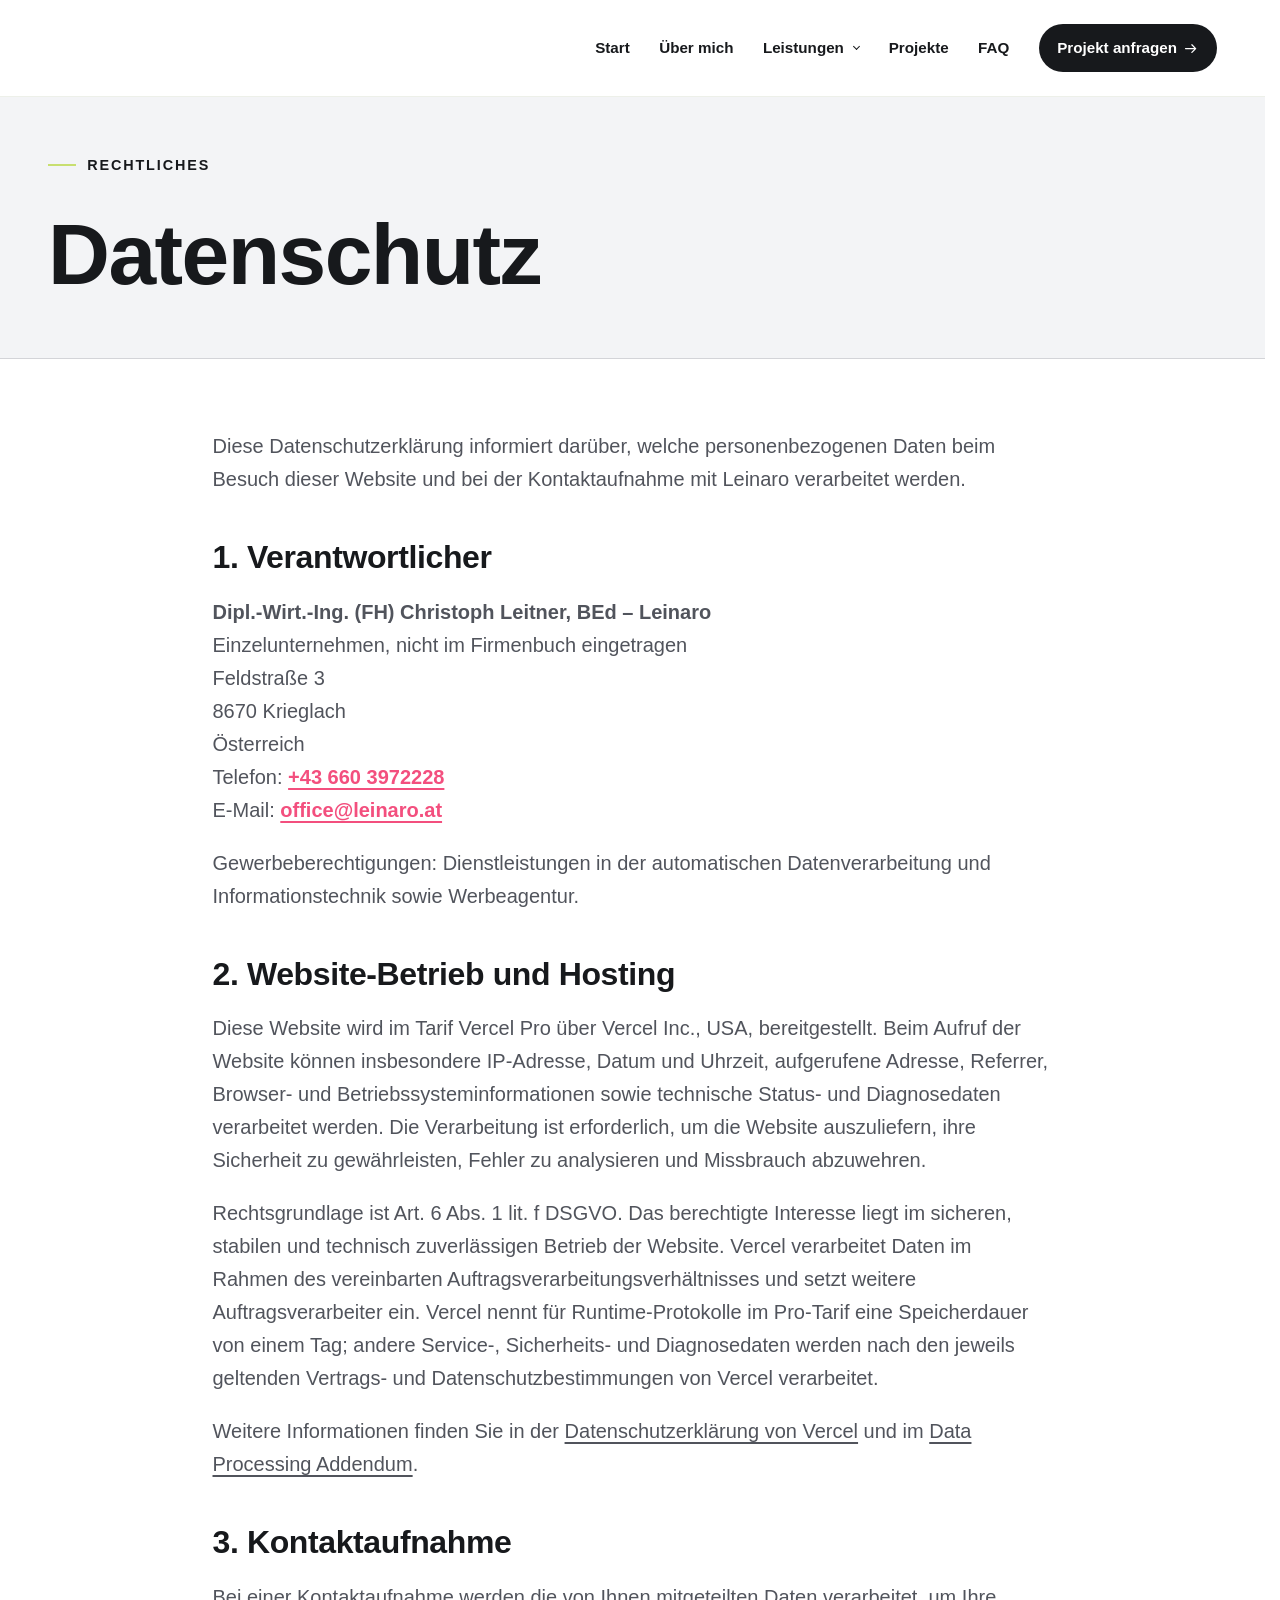
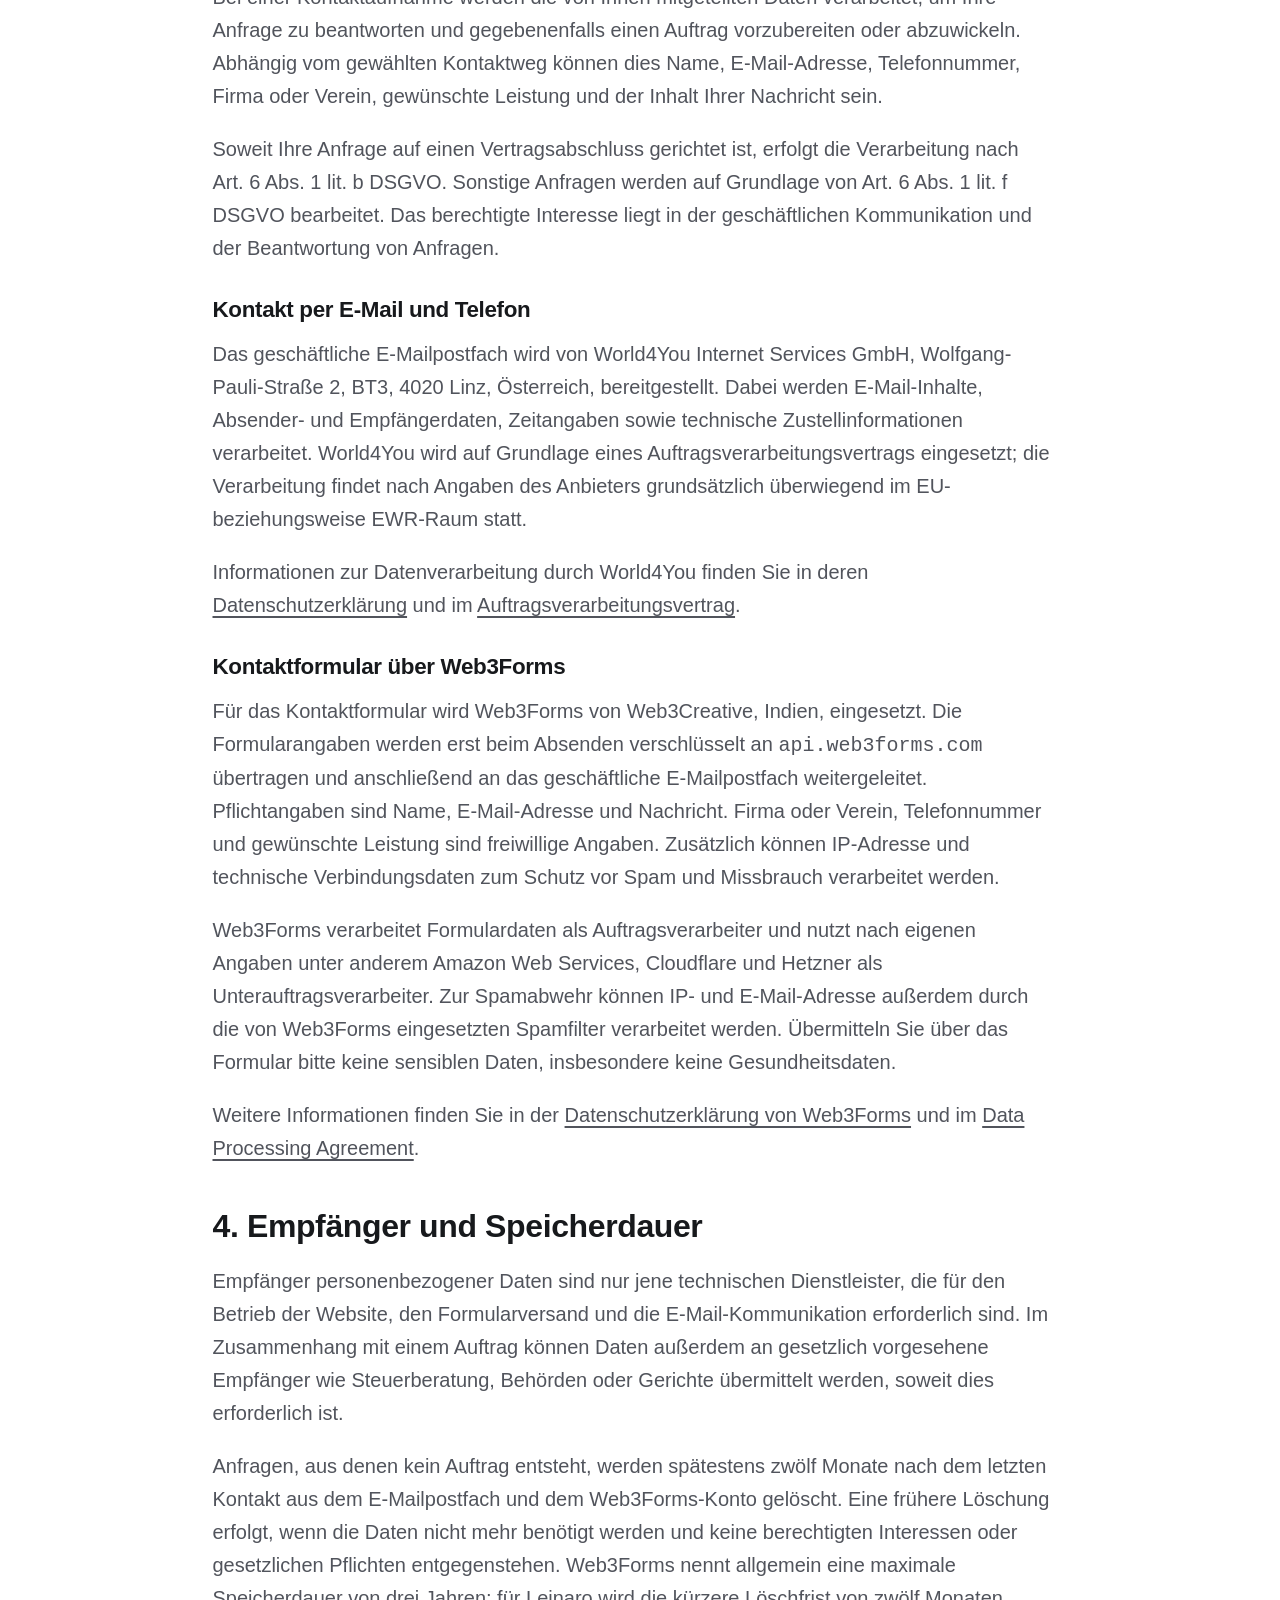
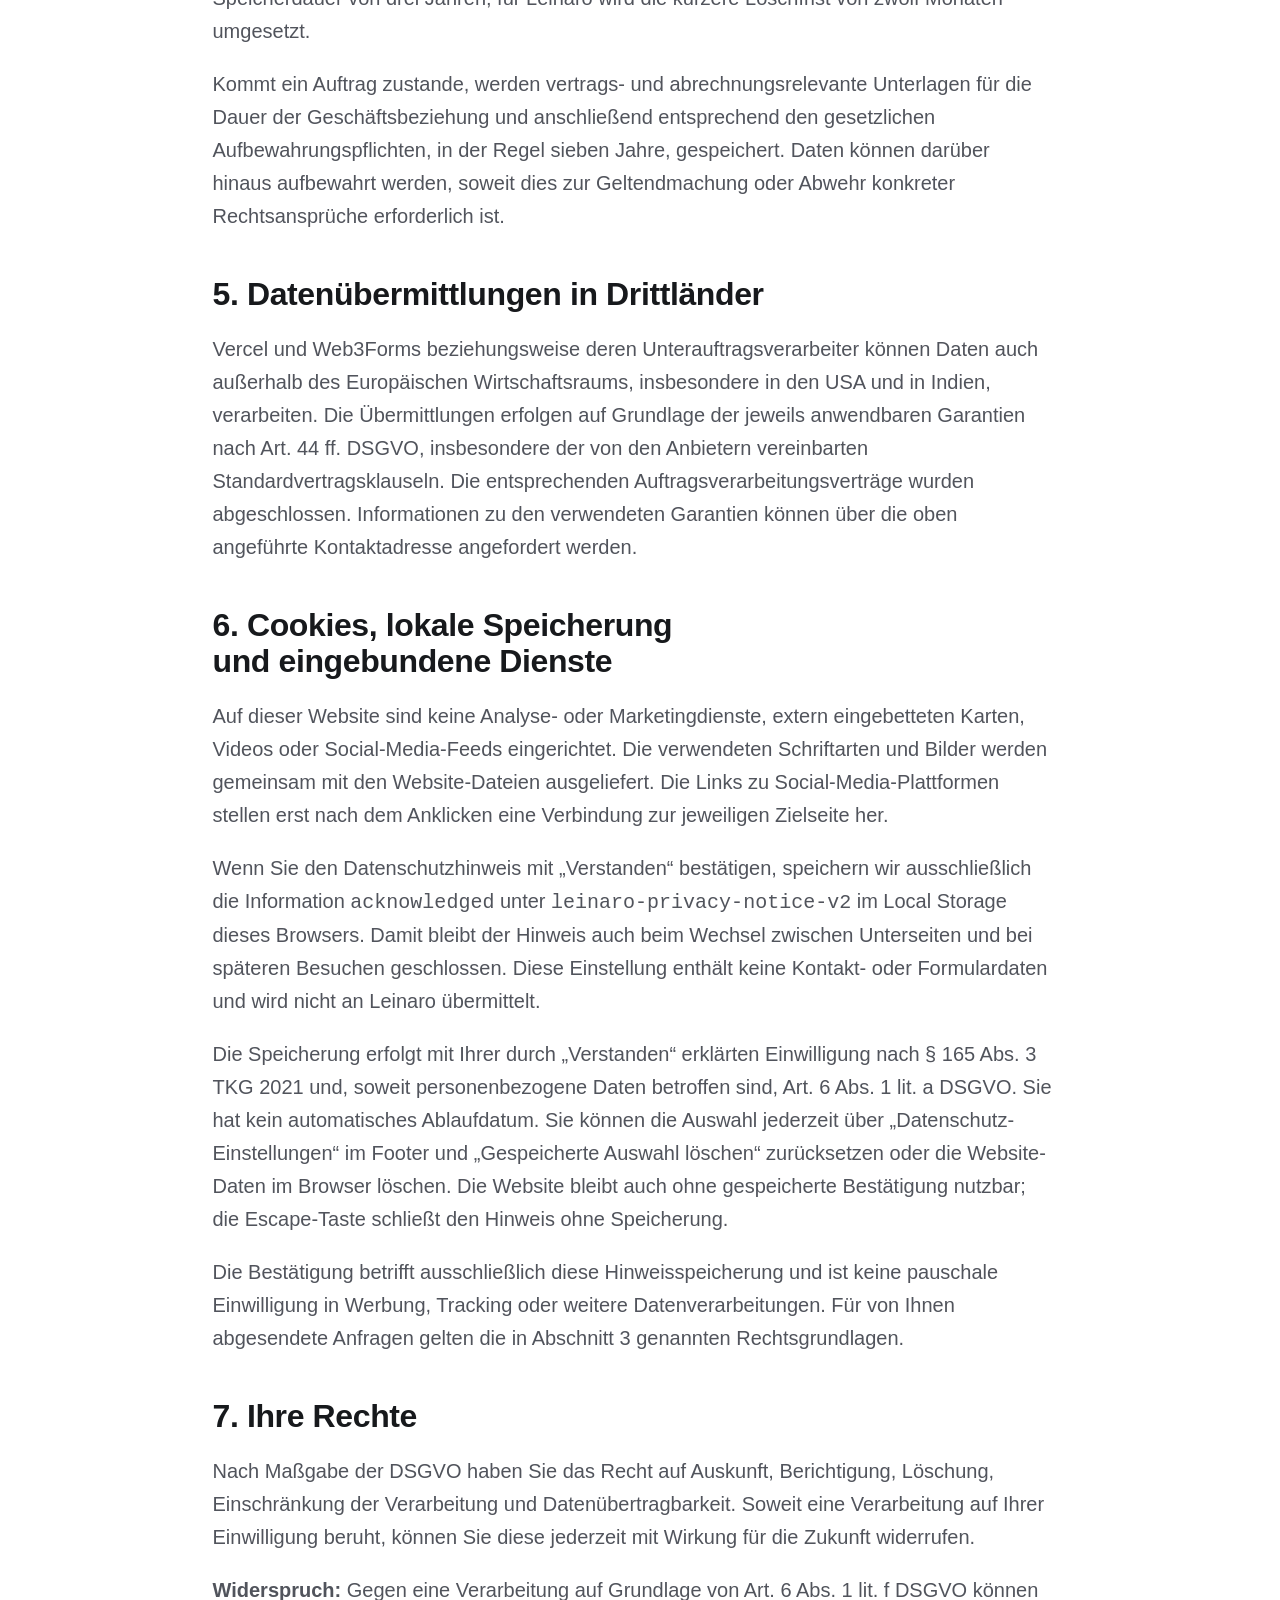
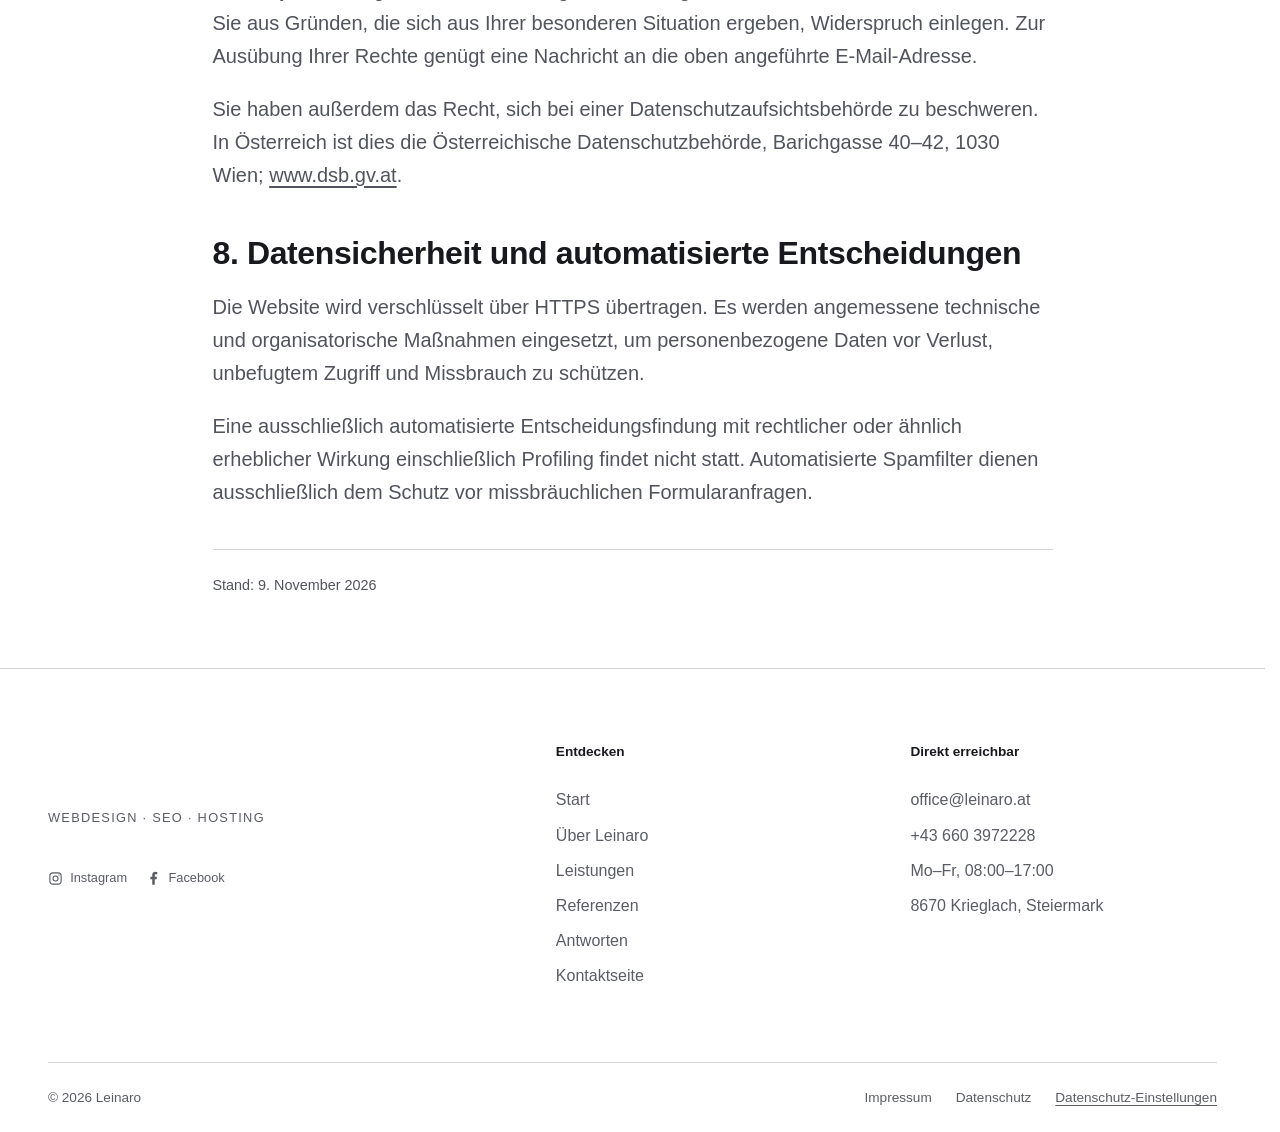
==== commit 246d67d4: "v9.0 Vorletzte Version - Bild fehlt" ====
--- a/datenschutz.html
+++ b/datenschutz.html
@@ -7,8 +7,8 @@
     <link rel="icon" href="images/leinaro-favicon-weiss-v2.svg" type="image/svg+xml" />
     <link rel="apple-touch-icon" href="images/linaro-mark.png" />
     <link rel="preload" href="fonts/poppins-600.ttf" as="font" type="font/ttf" crossorigin />
-    <link rel="stylesheet" href="css/style.css" />
-    <script src="js/script.js" defer></script>
+    <link rel="stylesheet" href="css/style.css?v=20261109b" />
+    <script src="js/script.js?v=20261109b" defer></script>
     <title>Datenschutz | Leinaro</title>
   </head>
   <body>
@@ -210,15 +210,10 @@
             Social-Media-Plattformen stellen erst nach dem Anklicken eine Verbindung zur jeweiligen
             Zielseite her.
           </p>
-          <p>
-            Wenn Sie den Datenschutzhinweis mit „Verstanden“ schließen, wird ausschließlich die
-            Information <code>acknowledged</code> unter dem Schlüssel
-            <code>leitwerk-cookie-note</code> im Local Storage Ihres Browsers gespeichert. Dadurch
-            wird Ihre Auswahl bei späteren Besuchen berücksichtigt. Die Information wird nicht an
-            Leinaro übertragen, enthält keine Kontakt- oder Formulardaten und bleibt gespeichert,
-            bis Sie die Website-Daten in Ihrem Browser löschen. Analyse- oder Marketing-Cookies
-            werden nicht gesetzt.
-          </p>
+          <p>Wenn Sie den Datenschutzhinweis mit „Verstanden“ bestätigen, speichern wir ausschließlich die Information <code>acknowledged</code> unter <code>leinaro-privacy-notice-v2</code> im Local Storage dieses Browsers. Damit bleibt der Hinweis auch beim Wechsel zwischen Unterseiten und bei späteren Besuchen geschlossen. Diese Einstellung enthält keine Kontakt- oder Formulardaten und wird nicht an Leinaro übermittelt.</p>
+          <p>Die Speicherung erfolgt mit Ihrer durch „Verstanden“ erklärten Einwilligung nach § 165 Abs. 3 TKG 2021 und, soweit personenbezogene Daten betroffen sind, Art. 6 Abs. 1 lit. a DSGVO. Sie hat kein automatisches Ablaufdatum. Sie können die Auswahl jederzeit über „Datenschutz-Einstellungen“ im Footer und „Gespeicherte Auswahl löschen“ zurücksetzen oder die Website-Daten im Browser löschen. Die Website bleibt auch ohne gespeicherte Bestätigung nutzbar; die Escape-Taste schließt den Hinweis ohne Speicherung.</p>
+          <p>Die Bestätigung betrifft ausschließlich diese Hinweisspeicherung und ist keine pauschale Einwilligung in Werbung, Tracking oder weitere Datenverarbeitungen. Für von Ihnen abgesendete Anfragen gelten die in Abschnitt 3 genannten Rechtsgrundlagen.</p>
+          
           <h2>7. Ihre Rechte</h2>
           <p>
             Nach Maßgabe der DSGVO haben Sie das Recht auf Auskunft, Berichtigung, Löschung,
@@ -251,7 +246,7 @@
             erheblicher Wirkung einschließlich Profiling findet nicht statt. Automatisierte
             Spamfilter dienen ausschließlich dem Schutz vor missbräuchlichen Formularanfragen.
           </p>
-          <p class="image-note">Stand: 6. November 2026</p>
+          <p class="image-note">Stand: 9. November 2026</p>
         </article>
       </section>
     </main>
@@ -266,7 +261,7 @@
             <nav class="footer-social" aria-label="Social Media">
               <a
                 class="footer-social__link"
-                href="https://www.instagram.com/"
+                href="https://www.instagram.com/leinaro.at/"
                 target="_blank"
                 rel="noopener noreferrer"
                 aria-label="Instagram öffnen (neuer Tab)"
@@ -287,7 +282,7 @@
               </a>
               <a
                 class="footer-social__link"
-                href="https://www.facebook.com/"
+                href="https://www.facebook.com/profile.php?id=61596282575799"
                 target="_blank"
                 rel="noopener noreferrer"
                 aria-label="Facebook öffnen (neuer Tab)"
--- a/css/style.css
+++ b/css/style.css
@@ -1791,6 +1791,8 @@
   margin-top: 1.75rem;
 }
 .footer-social__link {
+  position: relative;
+  z-index: 0;
   display: inline-flex;
   align-items: center;
   min-height: 44px;
@@ -1798,12 +1800,40 @@
   color: var(--ink-soft);
   font-size: 0.8rem;
 }
+.footer-social__link::before {
+  position: absolute;
+  z-index: -1;
+  inset: 0.35rem -0.65rem;
+  border-radius: 999px;
+  background: transparent;
+  content: '';
+  opacity: 0;
+  transition: opacity 0.22s ease;
+}
 .footer-social__link svg {
   width: 15px;
   height: 15px;
 }
 .footer-social__link:hover {
   color: var(--accent);
+}
+.footer-social__link[href*='instagram.com']:hover,
+.footer-social__link[href*='instagram.com']:focus-visible,
+.footer-social__link[href*='facebook.com']:hover,
+.footer-social__link[href*='facebook.com']:focus-visible {
+  color: #fff;
+}
+.footer-social__link[href*='instagram.com']::before {
+  background: linear-gradient(115deg, #f9ce34 0%, #ee2a7b 45%, #6228d7 100%);
+}
+.footer-social__link[href*='facebook.com']::before {
+  background: #0866ff;
+}
+.footer-social__link[href*='instagram.com']:hover::before,
+.footer-social__link[href*='instagram.com']:focus-visible::before,
+.footer-social__link[href*='facebook.com']:hover::before,
+.footer-social__link[href*='facebook.com']:focus-visible::before {
+  opacity: 1;
 }
 .footer-bottom {
   display: flex;
@@ -3518,3 +3548,54 @@
   .contact-sidebar__person .eyebrow::before { display: none; }
   .contact-sidebar__person .eyebrow { letter-spacing: 0.06em; white-space: normal; }
 }
+
+/* === 18. DATENSCHUTZHINWEIS, MOBILE HIERARCHIE & LEISTUNGSKARTEN === */
+.cookie-banner { width: min(600px, calc(100% - 2rem)); padding: clamp(1.25rem, 5vw, 2.5rem); overflow-wrap: anywhere; }
+.cookie-banner h2 { font-size: clamp(1.65rem, 5vw, 2.5rem); line-height: 1.16; text-wrap: initial; margin-bottom: 1.5rem; }
+.cookie-banner h2:focus { outline: none; }
+.cookie-banner__eyebrow { font-size: 0.75rem; letter-spacing: 0.09em; margin-bottom: 1.5rem; }
+.cookie-banner__content > p { font-size: 1rem; line-height: 1.65; }
+.cookie-banner__content > .cookie-banner__storage-info { margin-top: 1rem; font-size: 0.85rem; }
+.cookie-banner__status { padding: 0.75rem; border: 1px solid var(--line); margin-top: 1rem; color: var(--ink); }
+.cookie-banner__actions { display: grid; grid-template-columns: repeat(2, minmax(0,1fr)); gap: 0.75rem; margin-top: 1.5rem; }
+.cookie-banner__actions > .button { padding: 0.8rem 0.6rem; font-size: 0.85rem; background: var(--white); color: var(--ink); border: 1px solid var(--ink); }
+.cookie-banner__actions > .button:hover, .cookie-banner__actions > .button:focus-visible { background: var(--paper); }
+.cookie-banner__actions > a, .cookie-banner__withdraw { grid-column: 1 / -1; justify-self: start; }
+.cookie-banner__withdraw { border: 0; padding: 0.65rem 0; background: transparent; color: var(--ink); text-decoration: underline; text-underline-offset: 0.2em; font-size: 0.9rem; }
+.privacy-settings { border: 0; padding: 0; background: transparent; color: inherit; font: inherit; text-align: left; text-decoration: underline; text-underline-offset: 0.2em; }
+.footer-bottom > div { flex-wrap: wrap; }
+.services-cinema__grid > .cinema-card { padding: 1.25rem; border: 1px solid #17191c12; border-radius: 8px; }
+.cinema-card--design { background: #f3f4f6; }
+.cinema-card--seo { background: #fcebf0; }
+.cinema-card--hosting { background: #f0f4df; }
+.cinema-card--care { background: #f3eee7; }
+.cinema-card__media { border-radius: 4px; }
+.services-cinema__grid > .cinema-card h3 { font-size: clamp(1.35rem, 1.8vw, 1.75rem); }
+.webdesign-intro { grid-template-columns: minmax(0,1.05fr) minmax(0,1fr); align-items: start; column-gap: clamp(2rem,4vw,4rem); row-gap: 1.5rem; }
+.webdesign-intro__visual { grid-column: 1; grid-row: 1 / 3; align-self: center; }
+.webdesign-intro > div { grid-column: 2; }
+.webdesign-intro__visual img { width: 100%; height: auto; border-radius: 4px; }
+.webdesign-intro__visual figcaption { font-size: 0.8rem; }
+@media (max-width: 850px) {
+  .webdesign-intro { grid-template-columns: minmax(0,1fr); }
+  .webdesign-intro__visual, .webdesign-intro > div { grid-column: 1; grid-row: auto; }
+}
+@media (max-width: 600px) {
+  .page-hero { min-height: min(620px, 68svh); display: flex; align-items: center; padding-block: 3.5rem; }
+  main .section h2, main .services-cinema h2, main .section-surface:not(.page-hero) h2 { font-size: clamp(1.65rem, 7vw, 2.1rem); line-height: 1.22; }
+  main .section .eyebrow, main .section .section-label { font-size: 0.72rem; line-height: 1.6; letter-spacing: 0.09em; }
+  .project-gallery__intro { text-align: left; margin-bottom: 2.5rem; }
+  .project-gallery__intro .eyebrow { justify-content: flex-start; margin-bottom: 1.75rem; }
+  .project-gallery__intro h2 { max-width: 18ch; margin: 0 0 1.5rem; text-wrap: initial; }
+  .project-gallery__intro > p:last-child { font-size: 1rem; line-height: 1.75; margin: 0; max-width: 34ch; }
+  .services-cinema__grid { gap: 1.5rem; }
+  .services-cinema__grid > .cinema-card { padding: 1.25rem; }
+  .services-cinema__grid > .cinema-card h3 { font-size: 1.65rem; }
+  .webdesign-intro { gap: 2rem; }
+}
+@media (max-width: 340px) { .cookie-banner__actions { grid-template-columns: 1fr; } }
+
+/* Einfacher Datenschutzhinweis mit einer Bestätigung. */
+.cookie-banner__actions { display: flex; flex-wrap: wrap; align-items: center; gap: 0.75rem 1.5rem; }
+.cookie-banner__actions > [data-privacy-accept] { background: var(--pink); color: var(--ink); border-color: var(--pink); padding-inline: 1.5rem; }
+.cookie-banner__withdraw { flex-basis: 100%; text-align: left; }
